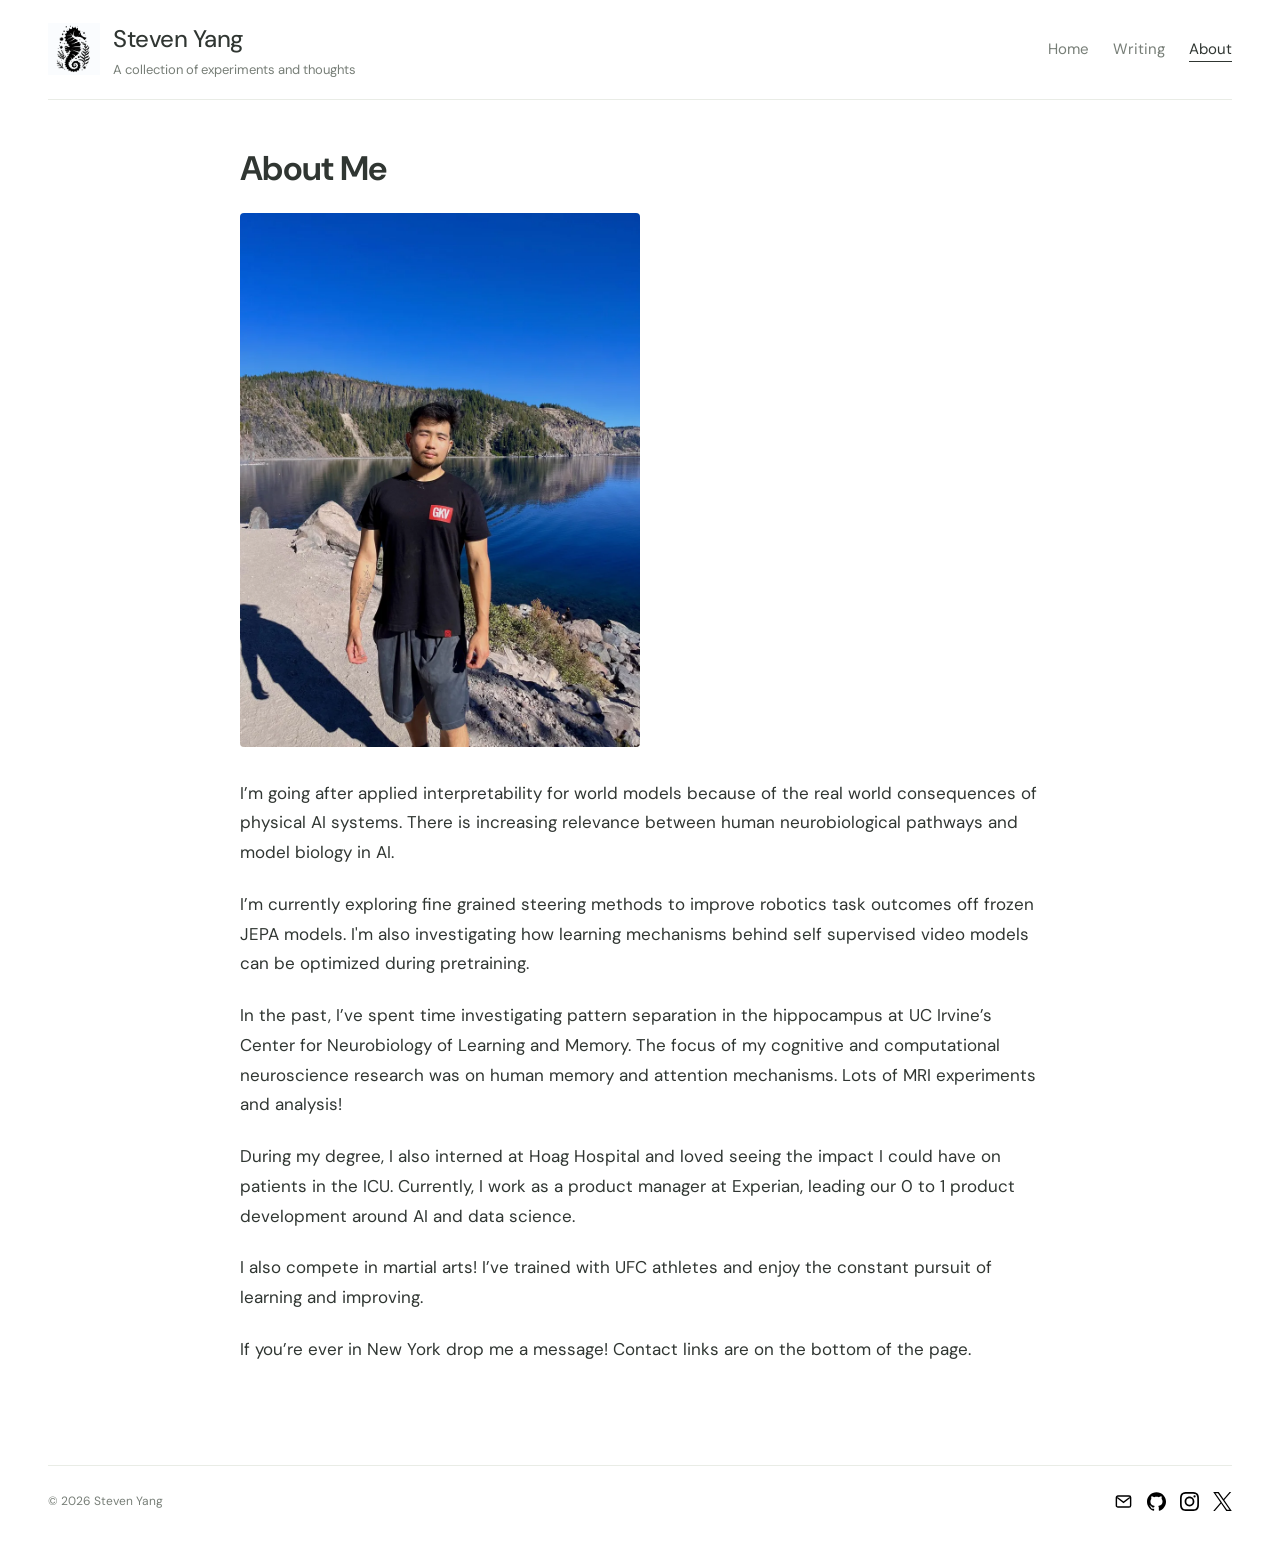
==== about/index.html @ 1ccb1a09 "Expand current research interests" ====
<!doctype html><html lang="en"><head><meta charset="utf-8"><meta name="viewport" content="width=device-width,initial-scale=1"><title>About Me — Steven Yang</title><meta name="description" content="Steven Yang works on applied interpretability for world models and physical AI."><link rel="canonical" href="https://stevenybuilder.github.io/about/"><meta property="og:type" content="website"><meta property="og:title" content="About Me"><meta property="og:description" content="Steven Yang works on applied interpretability for world models and physical AI."><meta property="og:url" content="https://stevenybuilder.github.io/about/"><meta property="og:image" content="https://stevenybuilder.github.io/assets/media/position-dose.png"><meta name="twitter:card" content="summary_large_image"><link rel="icon" href="/assets/favicon.svg" type="image/svg+xml"><link rel="alternate" type="application/rss+xml" title="Steven Yang — Research notes" href="/feed.xml"><link rel="stylesheet" href="/assets/site.css?v=43956a8ec8"><script defer src="/assets/site.js?v=a38ef2e015"></script></head><body><a class="skip" href="#main">Skip to content</a><header class="site-header"><a class="brand" href="/"><span class="brand-mark" aria-hidden="true"><img src="/assets/hippocampus.webp" alt=""></span><span>Steven Yang<span class="brand-sub">A collection of experiments and thoughts</span></span></a><nav class="site-nav" aria-label="Main navigation"><a href="/" >Home</a><a href="/writing/" >Writing</a><a href="/about/" aria-current="page">About</a></nav></header><main id="main" class="simple-page"><h1>About Me</h1><img class="about-photo" src="/assets/media/about-steven-yang-8937.webp" width="900" height="1200" alt="Steven Yang standing beside a mountain lake"><p>I’m going after applied interpretability for world models because of the real world consequences of physical AI systems. There is increasing relevance between human neurobiological pathways and model biology in AI.</p><p>I’m currently exploring fine grained steering methods to improve robotics task outcomes off frozen JEPA models. I'm also investigating how learning mechanisms behind self supervised video models can be optimized during pretraining.</p><p>In the past, I’ve spent time investigating pattern separation in the hippocampus at UC Irvine’s Center for Neurobiology of Learning and Memory. The focus of my cognitive and computational neuroscience research was on human memory and attention mechanisms. Lots of MRI experiments and analysis!</p><p>During my degree, I also interned at Hoag Hospital and loved seeing the impact I could have on patients in the ICU. Currently, I work as a product manager at Experian, leading our 0 to 1 product development around AI and data science.</p><p>I also compete in martial arts! I’ve trained with UFC athletes and enjoy the constant pursuit of learning and improving.</p><p>If you’re ever in New York drop me a message! Contact links are on the bottom of the page.</p></main><footer class="site-footer"><span>© 2026 Steven Yang</span><span class="social-links"><a href="mailto:stevenybusiness@gmail.com" aria-label="Email Steven Yang"><img src="/assets/icons/email.svg" alt=""></a><a href="https://github.com/stevenybuilder" aria-label="GitHub"><img src="/assets/icons/github.svg" alt=""></a><a href="https://www.instagram.com/stevenbearyang/" aria-label="Instagram"><img src="/assets/icons/instagram.svg" alt=""></a><a href="https://x.com/stevenytechs" aria-label="X"><img src="/assets/icons/x.svg" alt=""></a></span></footer></body></html>
---- assets/site.css ----
@import url('https://fonts.googleapis.com/css2?family=DM+Sans:wght@400;450;500;550;600;650;700&family=Instrument+Serif:ital@0;1&display=swap');
:root{--paper:#faf9f6;--ink:#242a26;--muted:#73776f;--line:#dedfd6;--green:#24796c;--amber:#b67930;--red:#b05443;--blue:#4e6fa5;--wash:#f0f1eb;--serif:'Instrument Serif',Georgia,serif;--sans:'DM Sans',system-ui,sans-serif}
*{box-sizing:border-box}html{scroll-behavior:smooth;scroll-padding-top:100px}body{margin:0;background:var(--paper);color:var(--ink);font-family:var(--sans);font-size:17px;line-height:1.75;-webkit-font-smoothing:antialiased}a{color:inherit;text-decoration-thickness:1px;text-underline-offset:4px}a:hover{color:var(--green)}button,input,select{font:inherit}button,select{cursor:pointer}button{color:var(--ink)}button:disabled{cursor:default;opacity:.5}a:focus-visible,button:focus-visible,input:focus-visible,select:focus-visible,summary:focus-visible{outline:3px solid var(--amber);outline-offset:5px}img,video,svg{max-width:100%;display:block}button{border:1px solid var(--line);border-radius:5px;background:var(--paper);padding:7px 15px;font-size:13px;font-weight:550;transition:background .2s}button:hover{background:var(--wash)}button.primary{background:var(--ink);color:white;border-color:var(--ink)}button[aria-pressed=true]{background:var(--ink);color:white}input[type=range]{accent-color:var(--green);cursor:pointer}select{border:1px solid var(--line);border-radius:4px;background:var(--paper);color:var(--ink);padding:6px 10px;font-size:13px}.skip{position:absolute;top:-80px;left:20px;background:var(--paper);padding:12px;z-index:30}.skip:focus{top:8px}.site-header{max-width:1180px;margin:auto;padding:32px 30px 24px;display:flex;align-items:center;justify-content:space-between;border-bottom:1px solid var(--line);gap:25px}.brand{font-weight:600;font-size:19px;letter-spacing:-.5px;text-decoration:none;display:flex;gap:13px;align-items:center}.brand-mark{width:28px;height:28px;border:1px solid var(--ink);border-radius:50%;display:grid;place-items:center;font-family:var(--serif);font-size:20px;transform:rotate(-16deg)}.site-nav{display:flex;gap:28px;font-size:13px}.site-nav a{text-decoration:none;color:var(--muted)}.site-nav a[aria-current=page],.site-nav a:hover{color:var(--ink)}.site-nav a[aria-current=page]{text-decoration:underline;text-underline-offset:7px}.site-footer{max-width:1120px;margin:100px auto 0;padding:25px 0 35px;border-top:1px solid var(--line);display:flex;justify-content:space-between;color:var(--muted);font-size:12px;gap:20px}.site-footer a{text-decoration:none}.eyebrow{font-family:var(--sans);font-size:11px;letter-spacing:1.7px;text-transform:uppercase;color:var(--muted);font-weight:600}.dot{display:inline-block;width:6px;height:6px;background:var(--green);border-radius:50%;margin-right:9px}h1,h2,h3{line-height:1.13;font-weight:400}h1,h2{font-family:var(--serif)}h1{font-size:clamp(46px,6vw,76px);letter-spacing:-1.8px;margin:18px 0 25px}h2{font-size:39px;letter-spacing:-.6px;margin:0 0 25px}h3{font-size:18px;font-weight:600;line-height:1.4}p{margin:0 0 22px}.home{max-width:1120px;margin:0 auto}.home-intro{padding:83px 0 74px;display:grid;grid-template-columns:1.2fr 1fr;gap:80px;align-items:end}.home-intro h1{max-width:650px;margin-bottom:0}.home-intro .intro-copy{font-size:18px;max-width:390px;color:#63695f;padding-bottom:6px}.text-link{font-size:14px;font-weight:550}.section-rule{display:flex;justify-content:space-between;align-items:center;border-top:1px solid var(--line);padding:22px 0;margin-top:18px}.featured{display:grid;grid-template-columns:1.1fr 1fr;gap:54px;align-items:center;margin:18px 0 70px}.feature-scene{position:relative;overflow:hidden;background:#e5e5db;border-radius:6px;aspect-ratio:1.4}.feature-scene video{width:100%;height:100%;object-fit:cover;object-position:center 48%}.scene-tag{position:absolute;left:18px;bottom:18px;background:rgba(250,249,246,.95);font-size:11px;line-height:1.5;padding:7px 12px;border-radius:3px}.scene-pause{position:absolute;right:15px;top:15px;background:rgba(250,249,246,.95)}.feature-copy h2{font-size:48px;margin:14px 0 20px}.feature-copy h2 a{text-decoration:none}.feature-copy p{color:#63695f;font-size:16px;max-width:450px}.feature-number{font-family:var(--serif);font-size:28px;color:var(--green)}.areas{display:grid;grid-template-columns:repeat(3,1fr);gap:45px;margin:0 0 50px}.areas h3{font-family:var(--serif);font-size:27px;font-weight:400;margin:10px 0}.areas p{font-size:14px;color:var(--muted)}.simple-page{max-width:760px;margin:80px auto 0}.simple-page .lede{font-size:24px;line-height:1.6;color:#61695f}.simple-page h2{margin-top:50px}.post-list{border-top:1px solid var(--line);margin-top:40px}.post-item{padding:30px 0;border-bottom:1px solid var(--line)}.post-item h2{font-size:35px;margin:10px 0}.post-item h2 a{text-decoration:none}.post-item p{font-size:15px;color:var(--muted)}.search-box{width:100%;padding:12px 15px;border:1px solid var(--line);border-radius:4px;background:white;margin:15px 0}.empty-state{display:none;color:var(--muted)}
.post-header{max-width:940px;margin:72px auto 45px;text-align:center}.post-header h1{font-size:clamp(46px,6vw,78px);margin:20px 0}.post-subtitle{max-width:690px;margin:0 auto 24px;font-size:21px;line-height:1.5;color:#656b61;font-weight:400}.post-meta{display:flex;gap:10px;align-items:center;justify-content:center;font-size:12px;color:var(--muted);flex-wrap:wrap}.post-actions{display:flex;gap:12px;justify-content:center;margin-top:25px}.post-actions a{font-size:12px;text-decoration:none;border-bottom:1px solid var(--line)}.post-layout{max-width:1120px;margin:auto;display:grid;grid-template-columns:minmax(0,830px) 180px;gap:70px;align-items:start}.post-body{min-width:0}.post-body>section{margin:65px 0}.post-body>section:first-child{margin-top:25px}.prose{max-width:700px;margin-left:auto;margin-right:auto}.prose p,.prose li{font-size:16px;line-height:1.85}.prose p a{color:var(--green)}.section-no{display:block;font-family:var(--sans);font-size:10px;font-weight:600;letter-spacing:1.5px;color:var(--muted);text-transform:uppercase;margin-bottom:15px}.prose h2{font-size:39px}.prose .lead{font-size:20px;line-height:1.65}.prose strong{font-weight:600}.prose ul,.prose ol{padding-left:22px}.prose li{margin-bottom:18px}.side-nav{position:sticky;top:40px;padding-top:40px}.side-nav a{display:block;text-decoration:none;font-size:12px;color:var(--muted);padding:6px 0 6px 13px;border-left:1px solid var(--line);line-height:1.4}.side-nav a.active{color:var(--green);border-left:2px solid var(--green);font-weight:600}.side-nav .eyebrow{font-size:9px;margin-bottom:18px}.side-nav .code-link{margin-top:20px;border-left:0;padding-left:13px;color:var(--ink)}.mobile-toc{display:none}.pull-quote{font-family:var(--serif);font-size:31px;line-height:1.3;padding:25px 0 25px 25px;border-left:2px solid var(--green);margin:35px 0;color:#345d4f}.figure{margin:36px 0 45px}.figure-panel{background:#fff;border:1px solid var(--line);border-radius:7px;padding:25px 26px 20px;overflow:hidden}.figure-heading{display:flex;justify-content:space-between;gap:18px;align-items:start;margin-bottom:15px}.figure-title{font-size:17px;font-weight:600;line-height:1.4}.figure-kicker{font-size:11px;color:var(--muted);margin-top:3px}.figure-index{font-family:var(--serif);font-size:24px;color:#969b90;line-height:1}.figure figcaption{max-width:700px;margin:14px auto 0;font-size:12px;line-height:1.7;color:#72776e}.figure figcaption b{color:var(--ink);font-weight:550}.figure figcaption a{color:var(--green)}.chart{width:100%;height:auto;overflow:visible}.chart text{font-family:var(--sans);fill:var(--muted);font-size:13px}.chart .axis-label{fill:var(--ink);font-size:14px}.chart .tick-line{stroke:#ebeee7}.chart .strong-label{font-weight:600;fill:var(--ink)}.chart-controls{display:flex;align-items:center;gap:18px;flex-wrap:wrap;border-top:1px solid #eceee7;margin-top:15px;padding-top:16px;font-size:12px}.chart-controls input{flex:1;min-width:110px}.chart-controls output{min-width:76px;text-align:right;font-variant-numeric:tabular-nums;font-size:13px}.legend{display:flex;gap:20px;flex-wrap:wrap;font-size:11px;line-height:1.5}.legend span{display:inline-flex;align-items:center;gap:6px}.legend i{width:7px;height:7px;display:inline-block;border-radius:50%;flex-shrink:0}.figure-note{font-size:12px;color:var(--muted);margin:15px 0 0;line-height:1.6}.data-link{font-size:10px;text-decoration:none;color:var(--muted);display:inline-block;margin-top:12px}.video-grid{display:grid;grid-template-columns:1fr 1fr;gap:16px}.video-box{min-width:0}.video-box video{width:100%;aspect-ratio:1;object-fit:contain;background:#e8e9df;border-radius:4px}.video-label{display:flex;align-items:center;justify-content:space-between;gap:8px;margin-bottom:10px}.video-label select{max-width:75%}.video-label .small-label{font-size:10px;color:var(--muted)}.video-detail{font-size:12px;line-height:1.55;margin:11px 0 0;min-height:58px;color:var(--muted)}.video-detail strong{font-weight:600;color:var(--ink)}.video-status{font-size:11px}.success{color:var(--green)}.failure{color:var(--red)}.counts{display:grid;grid-template-columns:repeat(4,1fr);border-top:1px solid var(--line);margin-top:25px;padding-top:20px}.count{border-right:1px solid var(--line);text-align:center}.count:last-child{border-right:0}.count strong{display:block;font-family:var(--serif);font-size:33px;line-height:1.2;font-weight:400}.count span{font-size:10px;color:var(--muted)}.condition-grid{display:grid;grid-template-columns:1fr 1fr;gap:14px;margin:25px 0}.prompt{background:var(--wash);border-left:2px solid var(--green);padding:18px;font-size:14px;line-height:1.6}.prompt .eyebrow{font-size:9px;display:block;margin-bottom:8px}.method-chain{display:grid;grid-template-columns:1fr 25px 1fr 25px 1fr;align-items:center;gap:8px;margin:25px 0}.method-node{padding:17px 10px;border:1px solid var(--line);border-radius:4px;font-size:12px;line-height:1.5;text-align:center;background:#fff}.method-node span{display:block;color:var(--muted);font-size:10px;margin-top:5px}.arrow{text-align:center;color:var(--green)}.metrics{border-left:2px solid var(--line);padding:5px 0 5px 22px;margin:30px 0}.metrics p{font-size:13px;margin:8px 0}.formula{font-family:Georgia,serif;font-size:17px;letter-spacing:.2px;display:block;margin-bottom:12px}.references{border-top:1px solid var(--line);padding-top:30px}.references li{font-size:13px;line-height:1.6}.related{border-top:1px solid var(--line);padding-top:30px;margin-top:40px}.related a{color:var(--green)}.geometry-legend{gap:7px 16px;margin-top:15px}.tooltip{font-size:12px;color:var(--muted);min-height:23px;margin:8px 0 0}.noscript-img{width:100%}[hidden]{display:none!important}.readout{display:grid;grid-template-columns:1.2fr 1fr;gap:20px}.readout h3{font-size:12px;font-weight:550;margin:12px 0}.readout svg{width:100%;height:auto}.badge{font-size:10px;color:var(--green);letter-spacing:.5px}.geometry-caption-extra{font-size:11px;color:var(--muted)}.print-only{display:none}
@media(min-width:1400px){.post-layout{max-width:1240px;grid-template-columns:920px 180px;gap:80px}.post-header{max-width:1060px}.figure-panel{padding:28px 34px 22px}}
@media(max-width:1180px){.home,.site-footer{margin-left:30px;margin-right:30px}.post-layout{margin:0 30px;grid-template-columns:minmax(0,1fr) 155px;gap:35px}.simple-page{padding:0 30px}.home-intro{gap:40px}.post-header{padding:0 30px}}
@media(max-width:850px){.side-nav{display:none}.post-layout{display:block;max-width:800px}.mobile-toc{display:block;margin:0 30px 30px;padding:13px 0;border-top:1px solid var(--line);border-bottom:1px solid var(--line);font-size:13px}.mobile-toc summary{cursor:pointer}.mobile-toc nav{display:flex;flex-wrap:wrap;gap:10px 20px;margin-top:15px}.home-intro{padding-top:55px;grid-template-columns:1fr;gap:25px}.home-intro .intro-copy{max-width:550px}.featured{gap:30px}.feature-copy h2{font-size:39px}.post-header{margin-top:50px}.post-subtitle{font-size:18px}.figure-panel{padding:20px}.areas{gap:25px}}
@media(max-width:580px){body{font-size:16px}.site-header{padding:22px 20px}.brand{font-size:17px;gap:8px}.brand-mark{width:24px;height:24px;font-size:17px}.site-nav{gap:17px;font-size:12px}.site-nav .external{display:none}.home,.site-footer{margin-left:20px;margin-right:20px}.home-intro{padding:48px 0 42px}.home-intro h1{font-size:55px}.featured{grid-template-columns:1fr;gap:25px;margin-bottom:45px}.feature-copy h2{font-size:42px}.areas{grid-template-columns:1fr;gap:10px}.areas p{max-width:350px}.section-rule{font-size:12px}.simple-page{margin-top:50px;padding:0 22px}.simple-page .lede{font-size:21px}.post-header{padding:0 22px;margin:44px 0 30px}.post-header h1{font-size:53px;line-height:1.04}.post-subtitle{font-size:16px}.post-layout{margin:0 20px}.post-body>section{margin:48px 0}.prose h2{font-size:34px}.prose p,.prose li{font-size:15px}.prose .lead{font-size:18px}.figure{margin:30px -6px}.figure-panel{padding:15px 10px}.figure-title{font-size:15px}.figure-kicker{font-size:10px}.figure-index{font-size:21px}.figure figcaption{padding:0 6px;font-size:11px}.figure-heading{margin-bottom:10px}.chart-controls{gap:10px;margin-top:8px;padding-top:12px}.chart-controls button{font-size:11px;padding:7px 10px}.chart-controls output{font-size:11px;min-width:60px}.video-grid{gap:9px}.video-label{display:block}.video-label select{max-width:100%;width:100%;font-size:11px;padding:5px}.video-label .small-label{display:none}.video-detail{font-size:10px;min-height:65px}.count strong{font-size:28px}.count span{font-size:9px}.condition-grid{grid-template-columns:1fr}.readout{grid-template-columns:1fr}.readout svg{max-height:275px}.method-chain{gap:3px;grid-template-columns:1fr 14px 1fr 14px 1fr}.method-node{padding:12px 5px;font-size:11px}.method-node span{font-size:9px}.figure-note{font-size:11px}.site-footer{margin-top:65px;font-size:11px}.post-meta{font-size:11px}.mobile-toc{margin:0 20px 25px}.pull-quote{font-size:27px}.geometry-legend{font-size:10px}.chart text{font-size:16px}.chart .axis-label{font-size:16px}}
@media(prefers-reduced-motion:reduce){html{scroll-behavior:auto}*{transition:none!important}}
@media print{body{background:white;color:black}.site-header,.side-nav,.mobile-toc,.chart-controls,.site-footer,.post-actions{display:none}.post-layout{display:block;margin:0}.post-header{margin:0}.figure{break-inside:avoid}.video-box video{display:none}.print-only{display:block}.post-body>section{margin:30px 0}.prose{max-width:none}.post-header h1{font-size:40px}}
/* A research blog: narrow text, unboxed plots, quiet captions. */
:root{--paper:#fff;--ink:#303632;--line:#e9ece6;--muted:#777e77}
h1,h2{font-family:var(--sans);font-weight:650;letter-spacing:-.7px}h1{font-size:36px}h2,.prose h2{font-size:29px}
.site-header{max-width:940px;padding:28px 20px}.brand{font-size:24px;font-weight:450}.brand-mark{width:43px;height:43px;font-size:32px;border-color:var(--green);color:var(--green)}.brand-sub{display:block;font-size:13px;font-weight:400;letter-spacing:0;color:var(--muted);line-height:1.6}.site-nav{font-size:15px;gap:24px}.site-footer{max-width:900px}.post-header{max-width:820px;margin:40px auto 35px}.post-header h1{font-size:36px;letter-spacing:-.8px;margin:0 0 12px}.post-subtitle{font-size:18px;margin-bottom:18px}.post-meta{font-size:13px;letter-spacing:.3px}.tags{display:flex;justify-content:center;gap:9px;margin:18px 0}.tags a{font-size:11px;text-decoration:none;background:#e9f2eb;border-radius:14px;padding:1px 12px;color:var(--green)}.post-actions{margin-top:16px}.post-layout{max-width:1120px;grid-template-columns:minmax(0,850px) 150px;gap:50px;padding-left:70px}.prose{max-width:760px}.prose p,.prose li{font-size:16px;line-height:1.8}.prose .lead{font-size:19px}.figure-panel{border:0;border-radius:0;padding:15px 5px}.figure-title{font-size:16px}.figure-index{font-family:var(--sans);font-size:11px}.figure figcaption{max-width:760px;font-size:12px;text-align:center;margin-top:12px}.figure{margin:30px 0}.section-no{display:none}.post-body>section{margin:48px 0}.home{max-width:840px}.home-note{font-size:15px;color:var(--muted);padding:35px 0 10px}.home-post{margin-top:20px}.home-post header{text-align:center}.home-post h1{font-size:32px;margin-bottom:14px;line-height:1.2}.home-post h1 a{text-decoration:none}.home-post>p{font-size:16px}.home-feature-media{display:grid;grid-template-columns:1fr 1fr;gap:12px;margin-top:30px;align-items:center}.home-video{position:relative}.home-video video{width:100%;aspect-ratio:1;object-fit:contain}.home-plot img{width:100%}.home-caption{font-size:12px!important;text-align:center;color:var(--muted);margin-top:12px}.read-more{color:var(--green);font-size:15px}.simple-page{max-width:800px;margin-top:50px}.simple-page h1{font-size:34px}.simple-page .lede{font-size:20px}.simple-page h2{font-size:26px}.four-videos{gap:24px}.four-videos .figure{margin:5px 0 12px}.video-label{font-size:13px}.video-label strong{font-weight:550}.video-label span{font-size:11px}.rollout-lab{margin:30px 0}.rollout-lab>.figure-heading{padding-bottom:8px}.four-videos figcaption{text-align:left;font-size:11px}.video-box video{border-radius:2px}.figure-note{font-size:11px}.appendix-details>summary{font-size:14px;cursor:pointer;color:var(--green);padding:15px 0;border-top:1px solid var(--line);border-bottom:1px solid var(--line)}code{font-size:12px;overflow-wrap:anywhere}.sr-only{position:absolute;width:1px;height:1px;padding:0;margin:-1px;overflow:hidden;clip:rect(0,0,0,0);white-space:nowrap;border:0}.geometry-controls{border:0;margin-top:0;padding-top:0}.legend button{border:0;padding:2px 0;font-size:11px;background:transparent;display:flex;align-items:center;gap:6px}.legend button.dim{opacity:.35}
@media(min-width:1400px){.post-layout{max-width:1180px;grid-template-columns:900px 150px;gap:50px;padding-left:40px}}
@media(max-width:1100px){.post-layout{display:block;max-width:850px;padding:0;margin:0 auto}.side-nav{display:none}.mobile-toc{display:block;max-width:820px;margin:0 auto 30px}.mobile-toc nav{display:flex;flex-wrap:wrap;gap:10px 20px;margin-top:14px}.home{margin:0 auto;padding:0 25px}.post-header{padding:0 25px}.post-body{padding:0 25px}.site-footer{margin-left:25px;margin-right:25px}}
@media(max-width:580px){.brand{font-size:19px}.brand-mark{width:40px;height:40px;font-size:24px}.brand-sub{font-size:10px}.site-nav{font-size:12px;gap:14px}.site-header{padding:20px 18px}.post-header h1{font-size:30px;line-height:1.15}.post-subtitle{font-size:15px}.post-body{padding:0 19px}.post-meta{font-size:12px}.mobile-toc{margin:0 19px 25px}.figure-panel{padding:10px 0}.figure-title{font-size:14px}.figure-kicker{font-size:10px}.four-videos{gap:13px}.four-videos figcaption{font-size:10px;line-height:1.65}.video-label{display:flex;font-size:11px;gap:4px}.video-label span{font-size:9px}.chart-controls label[for=video-speed]{display:none}.chart-controls select{font-size:11px}.prose h2{font-size:25px}.figure figcaption{font-size:11px}.home-post h1{font-size:28px}.home-feature-media{grid-template-columns:1fr}.home-plot{display:none}.home-note{font-size:14px}.simple-page{padding:0 22px}.post-list h2{font-size:27px}.figure-index{font-size:10px}}
/* The opening is footage-first; explanations live outside the frame. */
.opening-film video{display:block;width:min(100%,620px);aspect-ratio:1;margin:auto;background:#eee}
.code-callout{max-width:760px;margin:24px auto 48px;padding:14px 20px;border-left:4px solid #d6dfd8;background:#f5f7f5;font-size:17px}
.code-callout a{color:#267453}
.opening-film video{width:min(100%,480px);max-width:480px}
.four-videos{max-width:640px;margin-left:auto;margin-right:auto;grid-template-columns:repeat(2,minmax(0,300px))!important;justify-content:center}
.four-videos video{max-width:300px;width:100%;cursor:pointer}
.readout{grid-template-columns:1fr 1fr!important;gap:20px}
.readout svg{width:100%;height:auto}
.readout h3,.figure .legend{font-size:14px!important}
@media(max-width:600px){.readout{grid-template-columns:1fr!important}.four-videos{grid-template-columns:minmax(0,300px)!important}}
/* Center the reading column independently of the contents rail. */
@media(min-width:1101px){.post-layout{display:grid;max-width:1180px;grid-template-columns:150px minmax(0,800px) 150px;gap:40px;padding:0;margin:0 auto}.post-body{grid-column:2;grid-row:1}.side-nav{grid-column:3;grid-row:1;padding-top:12px}}
.post-header{margin-bottom:24px}
.opening-film{margin:12px 0 32px}
.post-body>section{margin:36px 0}
.context-diagram img{display:block;width:100%;height:auto}
.context-diagram a{display:block;border:0}
@media(max-width:1300px) and (min-width:1101px){.post-layout{grid-template-columns:110px minmax(0,760px) 110px;gap:24px;max-width:1050px}.side-nav a{font-size:11px}}
.home-feature-media{grid-template-columns:300px minmax(0,1fr);gap:28px;align-items:center}
.home-video{width:300px;max-width:100%;justify-self:center}
.home-video video{display:block;width:100%;max-width:300px;cursor:pointer}
.home-plot{display:block;min-width:0}
.home-plot svg{display:block;width:100%;height:auto}
@media(max-width:700px){.home-feature-media{grid-template-columns:minmax(0,1fr);gap:24px}.home-plot{display:block;width:100%;max-width:500px;justify-self:center}}
.home-feature-media{max-width:758px;margin:24px auto 0;grid-template-columns:300px minmax(0,430px);gap:28px;align-items:center}
.home-plot{max-width:430px}
.home-post{margin-top:12px}
.home-post header{margin-bottom:18px}
.home-caption{max-width:730px;margin:14px auto 24px;line-height:1.6}
@media(max-width:700px){.home-feature-media{grid-template-columns:minmax(0,1fr);gap:16px}.home-plot{max-width:430px}}
/* Article layout: one column, one set of margins at every desktop width. */
.post-layout{display:block;max-width:800px;width:100%;padding:0;margin:0 auto}
.post-body{padding:0 20px}
.side-nav{display:none}
.post-header{max-width:800px;padding:0 20px;margin:28px auto 18px}
.post-header .post-subtitle{margin-bottom:12px}
.post-header .tags{margin:12px 0}
.post-header .post-actions{margin-top:10px}
.mobile-toc{display:block;max-width:760px;margin:0 auto 20px;padding:10px 0;border-top:1px solid var(--line);border-bottom:1px solid var(--line);font-size:12px}
.mobile-toc nav{display:flex;flex-wrap:wrap;gap:8px 18px;margin-top:12px}
.opening-film{margin:0 0 24px}
.post-body>section{margin:32px 0}
.post-body .prose h2{font-size:27px;line-height:1.25;margin:0 0 18px}
.post-body .prose p{margin:0 0 18px}
@media(max-width:800px){.mobile-toc{margin:0 20px 20px}.post-header h1{font-size:30px}.post-body .prose h2{font-size:25px}}
.site-header{max-width:1140px;padding-top:18px;padding-bottom:18px}
.post-header{max-width:1100px;margin:20px auto 12px}
.post-header .post-meta{gap:8px}
.post-header .tags{margin:8px 0}
.post-layout{max-width:1140px}
.post-body .prose{max-width:100%;margin-left:0;margin-right:0}
.mobile-toc{max-width:1100px;margin-bottom:16px;padding:7px 0}
.article-intro{display:grid;grid-template-columns:300px minmax(0,1fr);gap:36px;align-items:start;margin:20px 0 28px}
.article-intro .opening-film,.article-intro #question{margin:0}
.post-body .figure{max-width:100%;margin-top:24px;margin-bottom:24px}
.post-body .prose p{line-height:1.7}
@media(max-width:800px){.article-intro{grid-template-columns:1fr;gap:20px}.article-intro .opening-film{justify-self:center}.mobile-toc{margin-left:20px;margin-right:20px}}
/* Use the available desktop width rather than a narrow centered page. */
@media(min-width:801px){
 .site-header,.post-layout,.post-header,.home,.site-footer{max-width:none;width:calc(100% - 64px);margin-left:auto;margin-right:auto}
 .site-header,.post-header,.post-body{padding-left:0;padding-right:0}
 .mobile-toc{max-width:none;width:calc(100% - 64px);margin-left:auto;margin-right:auto}
 .post-body .prose,.post-body .figure figcaption{max-width:none}
 .home-note,.home-post>p{max-width:none}
}
/* Balanced desktop scale: wider canvas, bounded text and figures. */
@media(min-width:801px){
 .site-header,.post-layout,.post-header,.home,.site-footer{width:calc(100% - 96px);max-width:1280px}
 .mobile-toc{width:calc(100% - 96px);max-width:1280px}
 .post-body .prose{max-width:960px;margin-left:auto;margin-right:auto}
 .article-intro{max-width:1140px;margin:20px auto 28px;grid-template-columns:300px minmax(0,1fr);gap:32px}
 .article-intro .prose{max-width:none}
 .post-body .figure:not(.video-box):not(.opening-film){max-width:960px;margin-left:auto;margin-right:auto}
 .post-body .figure figcaption{max-width:900px;margin-left:auto;margin-right:auto}
 .home-note,.home-post>p{max-width:960px;margin-left:auto;margin-right:auto}
}
/* Restore the original stacked opening without changing later sections. */
.article-intro{display:block;max-width:960px;margin:20px auto 28px}
.article-intro .opening-film{margin:0 auto 28px}
.article-intro .opening-film video{display:block;margin:0 auto}
.article-intro #question{margin:0}
.article-intro .prose{max-width:960px;margin-left:auto;margin-right:auto}
/* Keep the article centered, with the original sticky contents rail on its right. */
@media(min-width:1101px){
 .post-layout{display:grid;grid-template-columns:140px minmax(0,960px) 140px;gap:20px;align-items:start}
 .post-body{grid-column:2;grid-row:1;min-width:0}
 .side-nav{display:block;grid-column:3;grid-row:1;position:sticky;top:28px;align-self:start;padding-top:20px}
.mobile-toc{display:none}
}
.social-links{display:inline-flex;gap:14px;align-items:center;flex-wrap:wrap}.social-links a{color:inherit;text-decoration:none;display:inline-flex}.social-links a:hover,.social-links a:focus-visible{opacity:.65}.social-links img{width:19px;height:19px;display:block}.brand-mark{width:52px;height:52px;border:0;border-radius:0;transform:none}.brand-mark img{width:100%;height:100%;object-fit:cover;border-radius:0;display:block}
.about-photo{width:min(100%,400px);height:auto;margin:0 0 32px;border-radius:4px}
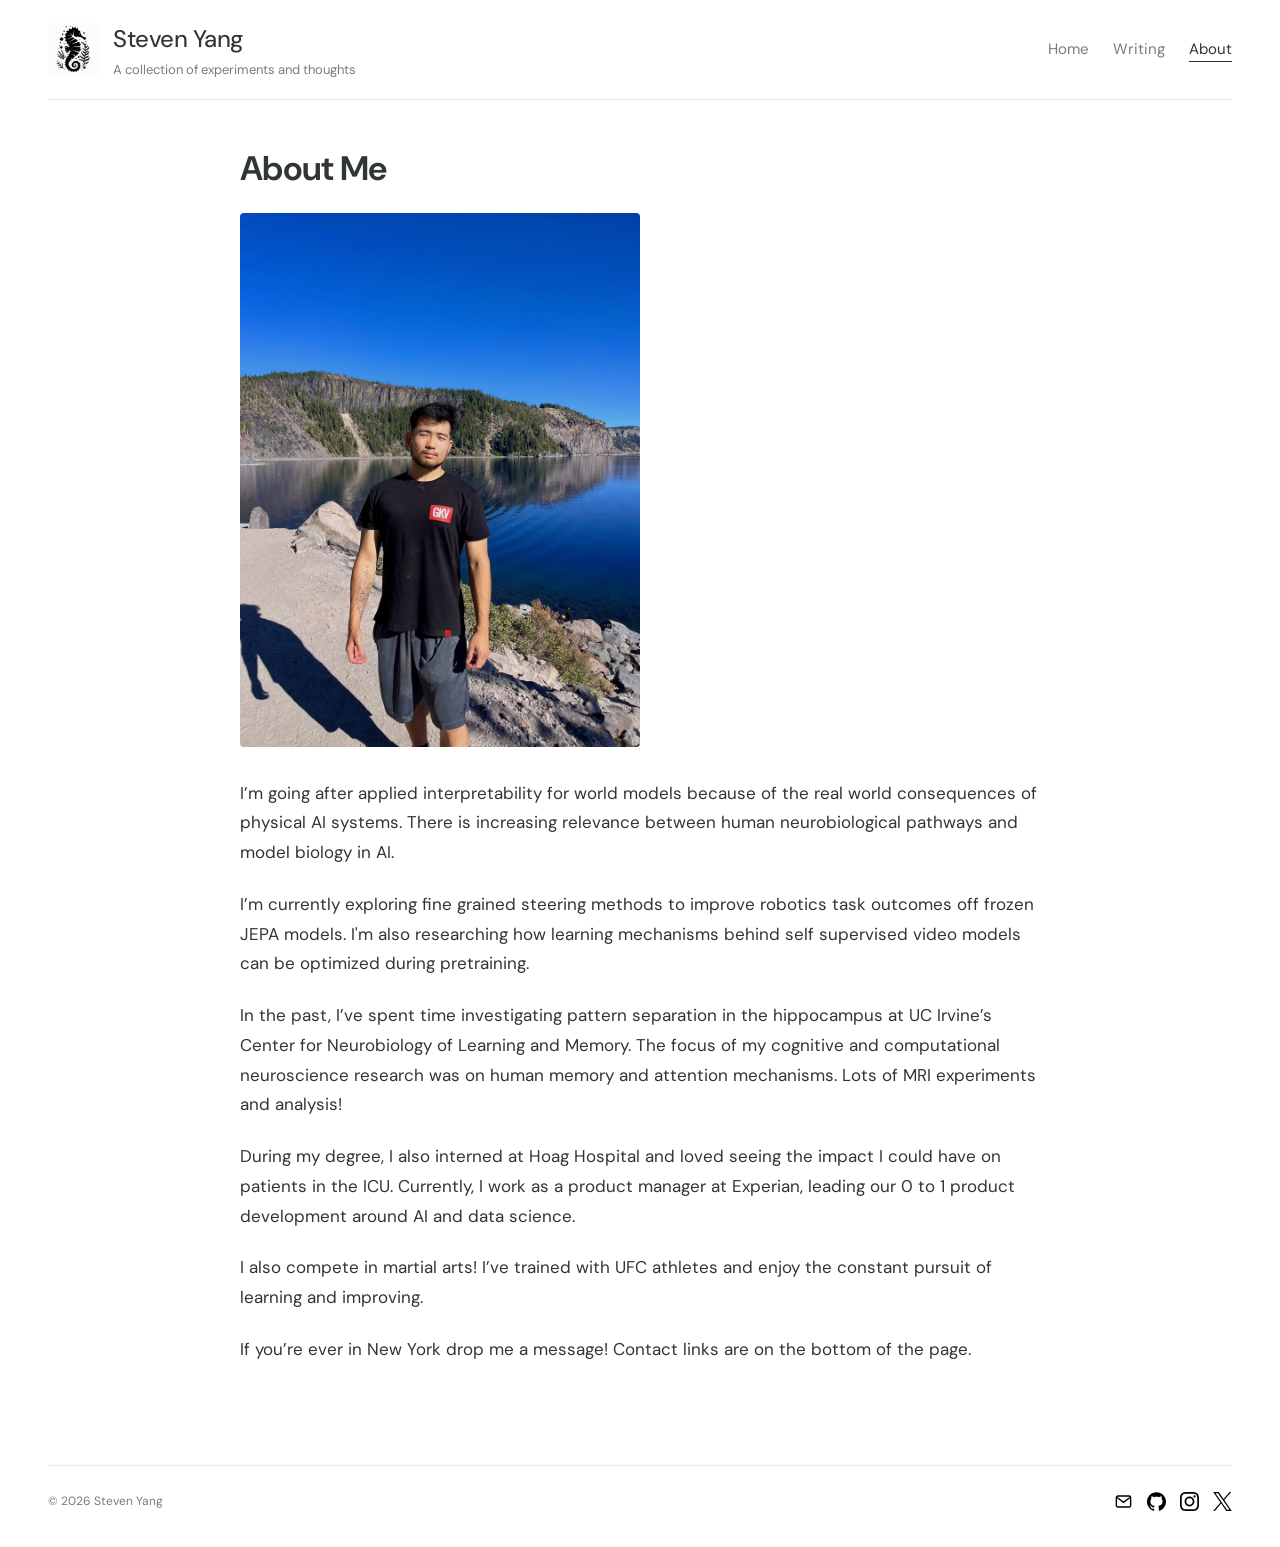
==== commit d3335bcf: "Refine About page research wording" ====
--- a/about/index.html
+++ b/about/index.html
@@ -1 +1 @@
-<!doctype html><html lang="en"><head><meta charset="utf-8"><meta name="viewport" content="width=device-width,initial-scale=1"><title>About Me — Steven Yang</title><meta name="description" content="Steven Yang works on applied interpretability for world models and physical AI."><link rel="canonical" href="https://stevenybuilder.github.io/about/"><meta property="og:type" content="website"><meta property="og:title" content="About Me"><meta property="og:description" content="Steven Yang works on applied interpretability for world models and physical AI."><meta property="og:url" content="https://stevenybuilder.github.io/about/"><meta property="og:image" content="https://stevenybuilder.github.io/assets/media/position-dose.png"><meta name="twitter:card" content="summary_large_image"><link rel="icon" href="/assets/favicon.svg" type="image/svg+xml"><link rel="alternate" type="application/rss+xml" title="Steven Yang — Research notes" href="/feed.xml"><link rel="stylesheet" href="/assets/site.css?v=43956a8ec8"><script defer src="/assets/site.js?v=a38ef2e015"></script></head><body><a class="skip" href="#main">Skip to content</a><header class="site-header"><a class="brand" href="/"><span class="brand-mark" aria-hidden="true"><img src="/assets/hippocampus.webp" alt=""></span><span>Steven Yang<span class="brand-sub">A collection of experiments and thoughts</span></span></a><nav class="site-nav" aria-label="Main navigation"><a href="/" >Home</a><a href="/writing/" >Writing</a><a href="/about/" aria-current="page">About</a></nav></header><main id="main" class="simple-page"><h1>About Me</h1><img class="about-photo" src="/assets/media/about-steven-yang-8937.webp" width="900" height="1200" alt="Steven Yang standing beside a mountain lake"><p>I’m going after applied interpretability for world models because of the real world consequences of physical AI systems. There is increasing relevance between human neurobiological pathways and model biology in AI.</p><p>I’m currently exploring fine grained steering methods to improve robotics task outcomes off frozen JEPA models. I'm also investigating how learning mechanisms behind self supervised video models can be optimized during pretraining.</p><p>In the past, I’ve spent time investigating pattern separation in the hippocampus at UC Irvine’s Center for Neurobiology of Learning and Memory. The focus of my cognitive and computational neuroscience research was on human memory and attention mechanisms. Lots of MRI experiments and analysis!</p><p>During my degree, I also interned at Hoag Hospital and loved seeing the impact I could have on patients in the ICU. Currently, I work as a product manager at Experian, leading our 0 to 1 product development around AI and data science.</p><p>I also compete in martial arts! I’ve trained with UFC athletes and enjoy the constant pursuit of learning and improving.</p><p>If you’re ever in New York drop me a message! Contact links are on the bottom of the page.</p></main><footer class="site-footer"><span>© 2026 Steven Yang</span><span class="social-links"><a href="mailto:stevenybusiness@gmail.com" aria-label="Email Steven Yang"><img src="/assets/icons/email.svg" alt=""></a><a href="https://github.com/stevenybuilder" aria-label="GitHub"><img src="/assets/icons/github.svg" alt=""></a><a href="https://www.instagram.com/stevenbearyang/" aria-label="Instagram"><img src="/assets/icons/instagram.svg" alt=""></a><a href="https://x.com/stevenytechs" aria-label="X"><img src="/assets/icons/x.svg" alt=""></a></span></footer></body></html>+<!doctype html><html lang="en"><head><meta charset="utf-8"><meta name="viewport" content="width=device-width,initial-scale=1"><title>About Me — Steven Yang</title><meta name="description" content="Steven Yang works on applied interpretability for world models and physical AI."><link rel="canonical" href="https://stevenybuilder.github.io/about/"><meta property="og:type" content="website"><meta property="og:title" content="About Me"><meta property="og:description" content="Steven Yang works on applied interpretability for world models and physical AI."><meta property="og:url" content="https://stevenybuilder.github.io/about/"><meta property="og:image" content="https://stevenybuilder.github.io/assets/media/position-dose.png"><meta name="twitter:card" content="summary_large_image"><link rel="icon" href="/assets/favicon.svg" type="image/svg+xml"><link rel="alternate" type="application/rss+xml" title="Steven Yang — Research notes" href="/feed.xml"><link rel="stylesheet" href="/assets/site.css?v=43956a8ec8"><script defer src="/assets/site.js?v=a38ef2e015"></script></head><body><a class="skip" href="#main">Skip to content</a><header class="site-header"><a class="brand" href="/"><span class="brand-mark" aria-hidden="true"><img src="/assets/hippocampus.webp" alt=""></span><span>Steven Yang<span class="brand-sub">A collection of experiments and thoughts</span></span></a><nav class="site-nav" aria-label="Main navigation"><a href="/" >Home</a><a href="/writing/" >Writing</a><a href="/about/" aria-current="page">About</a></nav></header><main id="main" class="simple-page"><h1>About Me</h1><img class="about-photo" src="/assets/media/about-steven-yang-8937.webp" width="900" height="1200" alt="Steven Yang standing beside a mountain lake"><p>I’m going after applied interpretability for world models because of the real world consequences of physical AI systems. There is increasing relevance between human neurobiological pathways and model biology in AI.</p><p>I’m currently exploring fine grained steering methods to improve robotics task outcomes off frozen JEPA models. I'm also researching how learning mechanisms behind self supervised video models can be optimized during pretraining.</p><p>In the past, I’ve spent time investigating pattern separation in the hippocampus at UC Irvine’s Center for Neurobiology of Learning and Memory. The focus of my cognitive and computational neuroscience research was on human memory and attention mechanisms. Lots of MRI experiments and analysis!</p><p>During my degree, I also interned at Hoag Hospital and loved seeing the impact I could have on patients in the ICU. Currently, I work as a product manager at Experian, leading our 0 to 1 product development around AI and data science.</p><p>I also compete in martial arts! I’ve trained with UFC athletes and enjoy the constant pursuit of learning and improving.</p><p>If you’re ever in New York drop me a message! Contact links are on the bottom of the page.</p></main><footer class="site-footer"><span>© 2026 Steven Yang</span><span class="social-links"><a href="mailto:stevenybusiness@gmail.com" aria-label="Email Steven Yang"><img src="/assets/icons/email.svg" alt=""></a><a href="https://github.com/stevenybuilder" aria-label="GitHub"><img src="/assets/icons/github.svg" alt=""></a><a href="https://www.instagram.com/stevenbearyang/" aria-label="Instagram"><img src="/assets/icons/instagram.svg" alt=""></a><a href="https://x.com/stevenytechs" aria-label="X"><img src="/assets/icons/x.svg" alt=""></a></span></footer></body></html>
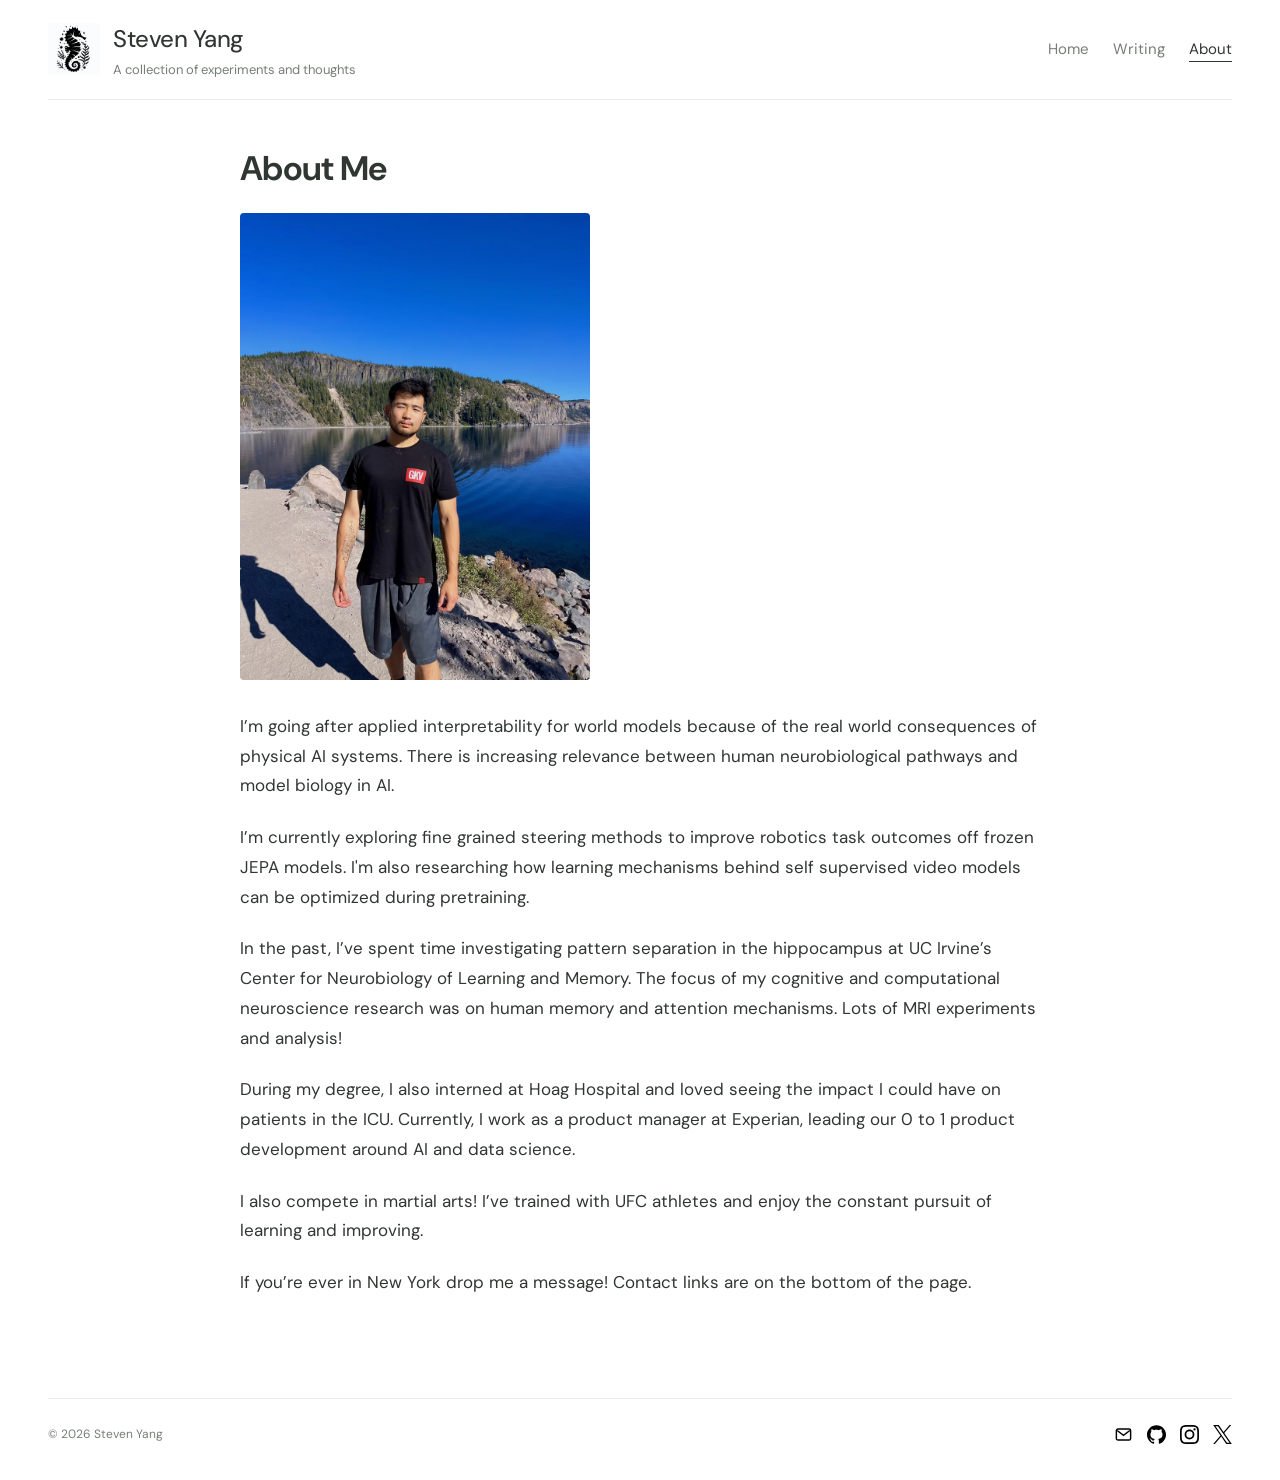
==== commit 4035cac4: "Reduce About page portrait size" ====
--- a/about/index.html
+++ b/about/index.html
@@ -1 +1 @@
-<!doctype html><html lang="en"><head><meta charset="utf-8"><meta name="viewport" content="width=device-width,initial-scale=1"><title>About Me — Steven Yang</title><meta name="description" content="Steven Yang works on applied interpretability for world models and physical AI."><link rel="canonical" href="https://stevenybuilder.github.io/about/"><meta property="og:type" content="website"><meta property="og:title" content="About Me"><meta property="og:description" content="Steven Yang works on applied interpretability for world models and physical AI."><meta property="og:url" content="https://stevenybuilder.github.io/about/"><meta property="og:image" content="https://stevenybuilder.github.io/assets/media/position-dose.png"><meta name="twitter:card" content="summary_large_image"><link rel="icon" href="/assets/favicon.svg" type="image/svg+xml"><link rel="alternate" type="application/rss+xml" title="Steven Yang — Research notes" href="/feed.xml"><link rel="stylesheet" href="/assets/site.css?v=43956a8ec8"><script defer src="/assets/site.js?v=a38ef2e015"></script></head><body><a class="skip" href="#main">Skip to content</a><header class="site-header"><a class="brand" href="/"><span class="brand-mark" aria-hidden="true"><img src="/assets/hippocampus.webp" alt=""></span><span>Steven Yang<span class="brand-sub">A collection of experiments and thoughts</span></span></a><nav class="site-nav" aria-label="Main navigation"><a href="/" >Home</a><a href="/writing/" >Writing</a><a href="/about/" aria-current="page">About</a></nav></header><main id="main" class="simple-page"><h1>About Me</h1><img class="about-photo" src="/assets/media/about-steven-yang-8937.webp" width="900" height="1200" alt="Steven Yang standing beside a mountain lake"><p>I’m going after applied interpretability for world models because of the real world consequences of physical AI systems. There is increasing relevance between human neurobiological pathways and model biology in AI.</p><p>I’m currently exploring fine grained steering methods to improve robotics task outcomes off frozen JEPA models. I'm also researching how learning mechanisms behind self supervised video models can be optimized during pretraining.</p><p>In the past, I’ve spent time investigating pattern separation in the hippocampus at UC Irvine’s Center for Neurobiology of Learning and Memory. The focus of my cognitive and computational neuroscience research was on human memory and attention mechanisms. Lots of MRI experiments and analysis!</p><p>During my degree, I also interned at Hoag Hospital and loved seeing the impact I could have on patients in the ICU. Currently, I work as a product manager at Experian, leading our 0 to 1 product development around AI and data science.</p><p>I also compete in martial arts! I’ve trained with UFC athletes and enjoy the constant pursuit of learning and improving.</p><p>If you’re ever in New York drop me a message! Contact links are on the bottom of the page.</p></main><footer class="site-footer"><span>© 2026 Steven Yang</span><span class="social-links"><a href="mailto:stevenybusiness@gmail.com" aria-label="Email Steven Yang"><img src="/assets/icons/email.svg" alt=""></a><a href="https://github.com/stevenybuilder" aria-label="GitHub"><img src="/assets/icons/github.svg" alt=""></a><a href="https://www.instagram.com/stevenbearyang/" aria-label="Instagram"><img src="/assets/icons/instagram.svg" alt=""></a><a href="https://x.com/stevenytechs" aria-label="X"><img src="/assets/icons/x.svg" alt=""></a></span></footer></body></html>+<!doctype html><html lang="en"><head><meta charset="utf-8"><meta name="viewport" content="width=device-width,initial-scale=1"><title>About Me — Steven Yang</title><meta name="description" content="Steven Yang works on applied interpretability for world models and physical AI."><link rel="canonical" href="https://stevenybuilder.github.io/about/"><meta property="og:type" content="website"><meta property="og:title" content="About Me"><meta property="og:description" content="Steven Yang works on applied interpretability for world models and physical AI."><meta property="og:url" content="https://stevenybuilder.github.io/about/"><meta property="og:image" content="https://stevenybuilder.github.io/assets/media/position-dose.png"><meta name="twitter:card" content="summary_large_image"><link rel="icon" href="/assets/favicon.svg" type="image/svg+xml"><link rel="alternate" type="application/rss+xml" title="Steven Yang — Research notes" href="/feed.xml"><link rel="stylesheet" href="/assets/site.css?v=a9a088f5e0"><script defer src="/assets/site.js?v=a38ef2e015"></script></head><body><a class="skip" href="#main">Skip to content</a><header class="site-header"><a class="brand" href="/"><span class="brand-mark" aria-hidden="true"><img src="/assets/hippocampus.webp" alt=""></span><span>Steven Yang<span class="brand-sub">A collection of experiments and thoughts</span></span></a><nav class="site-nav" aria-label="Main navigation"><a href="/" >Home</a><a href="/writing/" >Writing</a><a href="/about/" aria-current="page">About</a></nav></header><main id="main" class="simple-page"><h1>About Me</h1><img class="about-photo" src="/assets/media/about-steven-yang-8937.webp" width="900" height="1200" alt="Steven Yang standing beside a mountain lake"><p>I’m going after applied interpretability for world models because of the real world consequences of physical AI systems. There is increasing relevance between human neurobiological pathways and model biology in AI.</p><p>I’m currently exploring fine grained steering methods to improve robotics task outcomes off frozen JEPA models. I'm also researching how learning mechanisms behind self supervised video models can be optimized during pretraining.</p><p>In the past, I’ve spent time investigating pattern separation in the hippocampus at UC Irvine’s Center for Neurobiology of Learning and Memory. The focus of my cognitive and computational neuroscience research was on human memory and attention mechanisms. Lots of MRI experiments and analysis!</p><p>During my degree, I also interned at Hoag Hospital and loved seeing the impact I could have on patients in the ICU. Currently, I work as a product manager at Experian, leading our 0 to 1 product development around AI and data science.</p><p>I also compete in martial arts! I’ve trained with UFC athletes and enjoy the constant pursuit of learning and improving.</p><p>If you’re ever in New York drop me a message! Contact links are on the bottom of the page.</p></main><footer class="site-footer"><span>© 2026 Steven Yang</span><span class="social-links"><a href="mailto:stevenybusiness@gmail.com" aria-label="Email Steven Yang"><img src="/assets/icons/email.svg" alt=""></a><a href="https://github.com/stevenybuilder" aria-label="GitHub"><img src="/assets/icons/github.svg" alt=""></a><a href="https://www.instagram.com/stevenbearyang/" aria-label="Instagram"><img src="/assets/icons/instagram.svg" alt=""></a><a href="https://x.com/stevenytechs" aria-label="X"><img src="/assets/icons/x.svg" alt=""></a></span></footer></body></html>
--- a/assets/site.css
+++ b/assets/site.css
@@ -106,4 +106,4 @@
 .mobile-toc{display:none}
 }
 .social-links{display:inline-flex;gap:14px;align-items:center;flex-wrap:wrap}.social-links a{color:inherit;text-decoration:none;display:inline-flex}.social-links a:hover,.social-links a:focus-visible{opacity:.65}.social-links img{width:19px;height:19px;display:block}.brand-mark{width:52px;height:52px;border:0;border-radius:0;transform:none}.brand-mark img{width:100%;height:100%;object-fit:cover;border-radius:0;display:block}
-.about-photo{width:min(100%,400px);height:auto;margin:0 0 32px;border-radius:4px}
+.about-photo{width:min(100%,350px);height:auto;margin:0 0 32px;border-radius:4px}
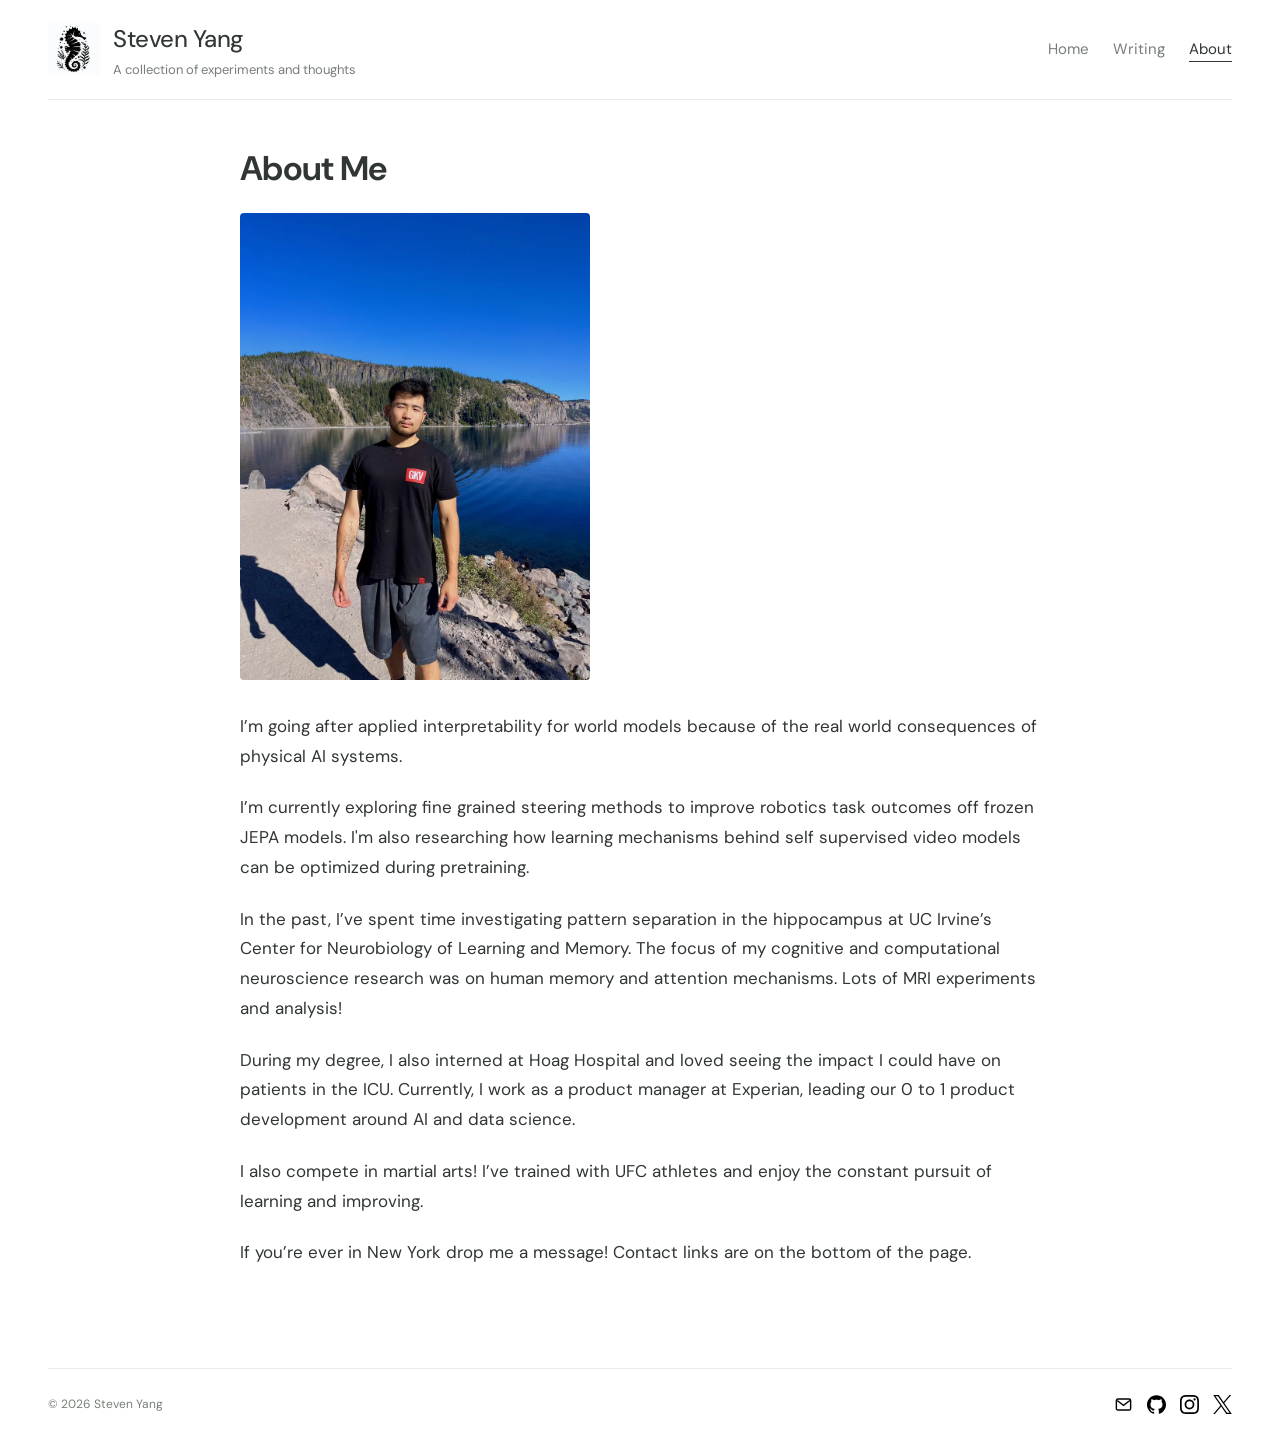
==== commit 7605b943: "Remove model biology sentence from About page" ====
--- a/about/index.html
+++ b/about/index.html
@@ -1 +1 @@
-<!doctype html><html lang="en"><head><meta charset="utf-8"><meta name="viewport" content="width=device-width,initial-scale=1"><title>About Me — Steven Yang</title><meta name="description" content="Steven Yang works on applied interpretability for world models and physical AI."><link rel="canonical" href="https://stevenybuilder.github.io/about/"><meta property="og:type" content="website"><meta property="og:title" content="About Me"><meta property="og:description" content="Steven Yang works on applied interpretability for world models and physical AI."><meta property="og:url" content="https://stevenybuilder.github.io/about/"><meta property="og:image" content="https://stevenybuilder.github.io/assets/media/position-dose.png"><meta name="twitter:card" content="summary_large_image"><link rel="icon" href="/assets/favicon.svg" type="image/svg+xml"><link rel="alternate" type="application/rss+xml" title="Steven Yang — Research notes" href="/feed.xml"><link rel="stylesheet" href="/assets/site.css?v=a9a088f5e0"><script defer src="/assets/site.js?v=a38ef2e015"></script></head><body><a class="skip" href="#main">Skip to content</a><header class="site-header"><a class="brand" href="/"><span class="brand-mark" aria-hidden="true"><img src="/assets/hippocampus.webp" alt=""></span><span>Steven Yang<span class="brand-sub">A collection of experiments and thoughts</span></span></a><nav class="site-nav" aria-label="Main navigation"><a href="/" >Home</a><a href="/writing/" >Writing</a><a href="/about/" aria-current="page">About</a></nav></header><main id="main" class="simple-page"><h1>About Me</h1><img class="about-photo" src="/assets/media/about-steven-yang-8937.webp" width="900" height="1200" alt="Steven Yang standing beside a mountain lake"><p>I’m going after applied interpretability for world models because of the real world consequences of physical AI systems. There is increasing relevance between human neurobiological pathways and model biology in AI.</p><p>I’m currently exploring fine grained steering methods to improve robotics task outcomes off frozen JEPA models. I'm also researching how learning mechanisms behind self supervised video models can be optimized during pretraining.</p><p>In the past, I’ve spent time investigating pattern separation in the hippocampus at UC Irvine’s Center for Neurobiology of Learning and Memory. The focus of my cognitive and computational neuroscience research was on human memory and attention mechanisms. Lots of MRI experiments and analysis!</p><p>During my degree, I also interned at Hoag Hospital and loved seeing the impact I could have on patients in the ICU. Currently, I work as a product manager at Experian, leading our 0 to 1 product development around AI and data science.</p><p>I also compete in martial arts! I’ve trained with UFC athletes and enjoy the constant pursuit of learning and improving.</p><p>If you’re ever in New York drop me a message! Contact links are on the bottom of the page.</p></main><footer class="site-footer"><span>© 2026 Steven Yang</span><span class="social-links"><a href="mailto:stevenybusiness@gmail.com" aria-label="Email Steven Yang"><img src="/assets/icons/email.svg" alt=""></a><a href="https://github.com/stevenybuilder" aria-label="GitHub"><img src="/assets/icons/github.svg" alt=""></a><a href="https://www.instagram.com/stevenbearyang/" aria-label="Instagram"><img src="/assets/icons/instagram.svg" alt=""></a><a href="https://x.com/stevenytechs" aria-label="X"><img src="/assets/icons/x.svg" alt=""></a></span></footer></body></html>+<!doctype html><html lang="en"><head><meta charset="utf-8"><meta name="viewport" content="width=device-width,initial-scale=1"><title>About Me — Steven Yang</title><meta name="description" content="Steven Yang works on applied interpretability for world models and physical AI."><link rel="canonical" href="https://stevenybuilder.github.io/about/"><meta property="og:type" content="website"><meta property="og:title" content="About Me"><meta property="og:description" content="Steven Yang works on applied interpretability for world models and physical AI."><meta property="og:url" content="https://stevenybuilder.github.io/about/"><meta property="og:image" content="https://stevenybuilder.github.io/assets/media/position-dose.png"><meta name="twitter:card" content="summary_large_image"><link rel="icon" href="/assets/favicon.svg" type="image/svg+xml"><link rel="alternate" type="application/rss+xml" title="Steven Yang — Research notes" href="/feed.xml"><link rel="stylesheet" href="/assets/site.css?v=a9a088f5e0"><script defer src="/assets/site.js?v=a38ef2e015"></script></head><body><a class="skip" href="#main">Skip to content</a><header class="site-header"><a class="brand" href="/"><span class="brand-mark" aria-hidden="true"><img src="/assets/hippocampus.webp" alt=""></span><span>Steven Yang<span class="brand-sub">A collection of experiments and thoughts</span></span></a><nav class="site-nav" aria-label="Main navigation"><a href="/" >Home</a><a href="/writing/" >Writing</a><a href="/about/" aria-current="page">About</a></nav></header><main id="main" class="simple-page"><h1>About Me</h1><img class="about-photo" src="/assets/media/about-steven-yang-8937.webp" width="900" height="1200" alt="Steven Yang standing beside a mountain lake"><p>I’m going after applied interpretability for world models because of the real world consequences of physical AI systems.</p><p>I’m currently exploring fine grained steering methods to improve robotics task outcomes off frozen JEPA models. I'm also researching how learning mechanisms behind self supervised video models can be optimized during pretraining.</p><p>In the past, I’ve spent time investigating pattern separation in the hippocampus at UC Irvine’s Center for Neurobiology of Learning and Memory. The focus of my cognitive and computational neuroscience research was on human memory and attention mechanisms. Lots of MRI experiments and analysis!</p><p>During my degree, I also interned at Hoag Hospital and loved seeing the impact I could have on patients in the ICU. Currently, I work as a product manager at Experian, leading our 0 to 1 product development around AI and data science.</p><p>I also compete in martial arts! I’ve trained with UFC athletes and enjoy the constant pursuit of learning and improving.</p><p>If you’re ever in New York drop me a message! Contact links are on the bottom of the page.</p></main><footer class="site-footer"><span>© 2026 Steven Yang</span><span class="social-links"><a href="mailto:stevenybusiness@gmail.com" aria-label="Email Steven Yang"><img src="/assets/icons/email.svg" alt=""></a><a href="https://github.com/stevenybuilder" aria-label="GitHub"><img src="/assets/icons/github.svg" alt=""></a><a href="https://www.instagram.com/stevenbearyang/" aria-label="Instagram"><img src="/assets/icons/instagram.svg" alt=""></a><a href="https://x.com/stevenytechs" aria-label="X"><img src="/assets/icons/x.svg" alt=""></a></span></footer></body></html>
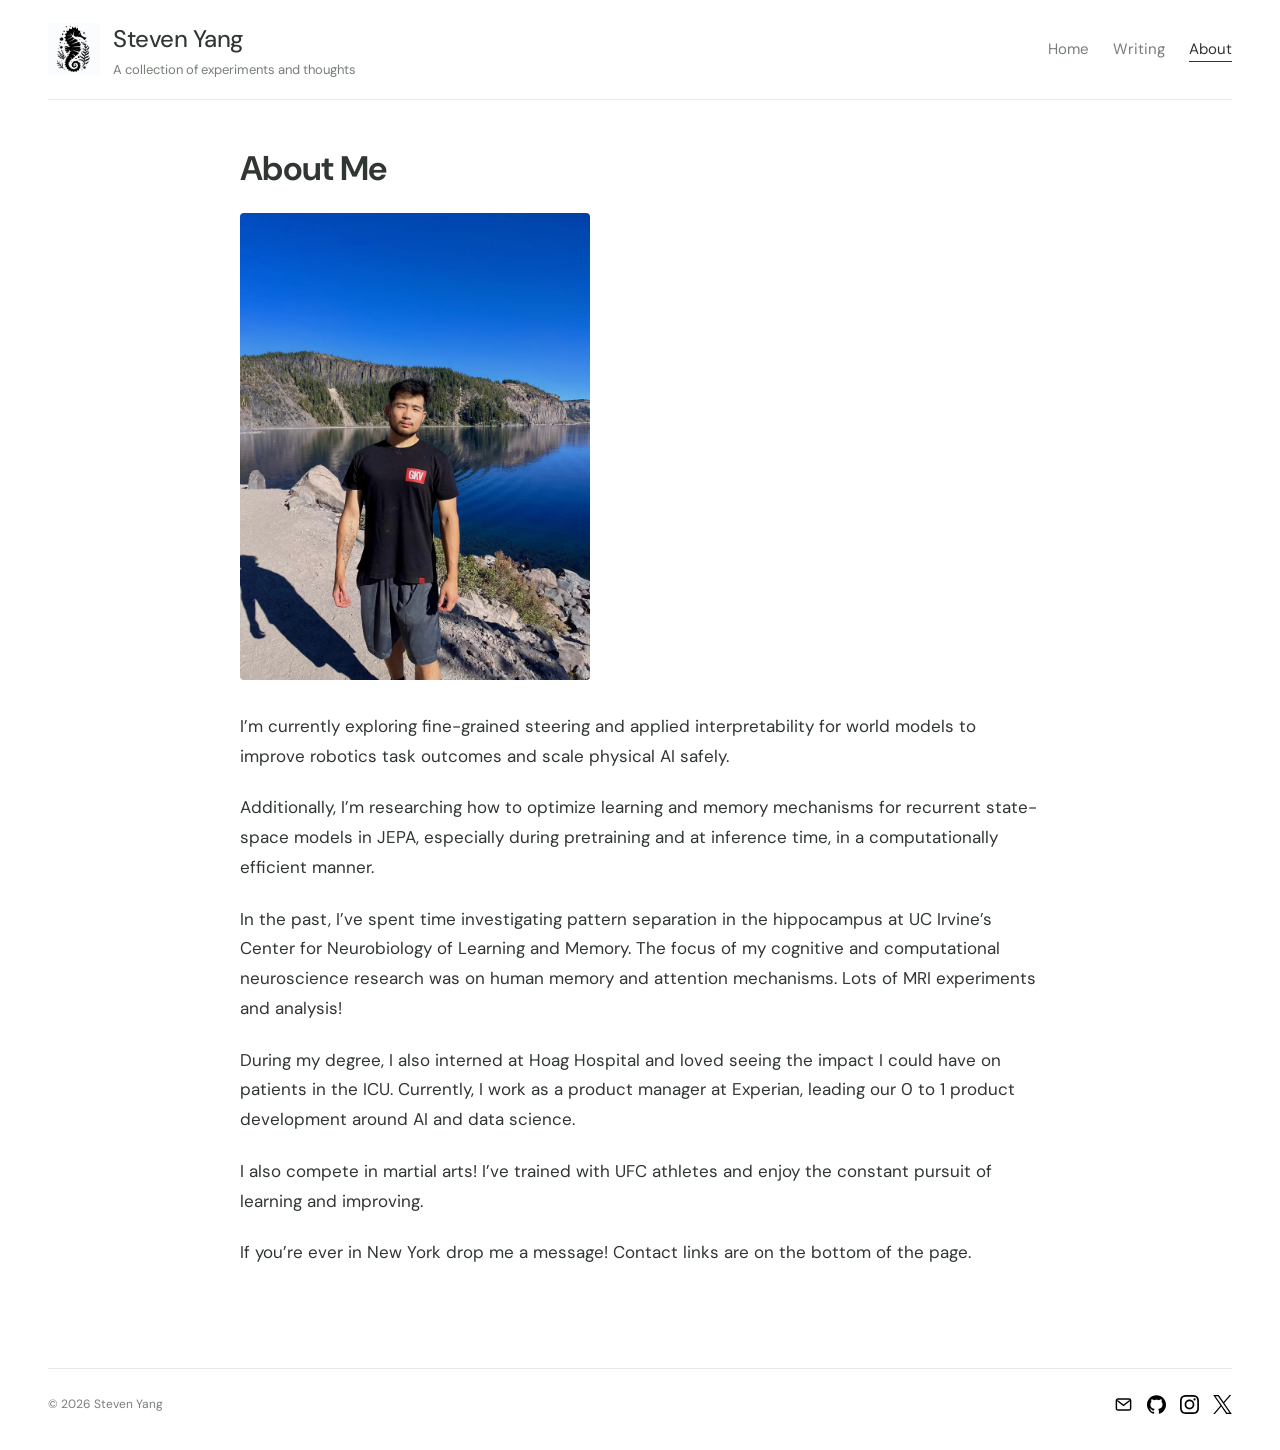
==== commit ecc40012: "About: current research paragraph rewritten (fine-grained steering and applied interpretability for " ====
--- a/about/index.html
+++ b/about/index.html
@@ -1 +1 @@
-<!doctype html><html lang="en"><head><meta charset="utf-8"><meta name="viewport" content="width=device-width,initial-scale=1"><title>About Me — Steven Yang</title><meta name="description" content="Steven Yang works on applied interpretability for world models and physical AI."><link rel="canonical" href="https://stevenybuilder.github.io/about/"><meta property="og:type" content="website"><meta property="og:title" content="About Me"><meta property="og:description" content="Steven Yang works on applied interpretability for world models and physical AI."><meta property="og:url" content="https://stevenybuilder.github.io/about/"><meta property="og:image" content="https://stevenybuilder.github.io/assets/media/position-dose.png"><meta name="twitter:card" content="summary_large_image"><link rel="icon" href="/assets/favicon.svg" type="image/svg+xml"><link rel="alternate" type="application/rss+xml" title="Steven Yang — Research notes" href="/feed.xml"><link rel="stylesheet" href="/assets/site.css?v=a9a088f5e0"><script defer src="/assets/site.js?v=a38ef2e015"></script></head><body><a class="skip" href="#main">Skip to content</a><header class="site-header"><a class="brand" href="/"><span class="brand-mark" aria-hidden="true"><img src="/assets/hippocampus.webp" alt=""></span><span>Steven Yang<span class="brand-sub">A collection of experiments and thoughts</span></span></a><nav class="site-nav" aria-label="Main navigation"><a href="/" >Home</a><a href="/writing/" >Writing</a><a href="/about/" aria-current="page">About</a></nav></header><main id="main" class="simple-page"><h1>About Me</h1><img class="about-photo" src="/assets/media/about-steven-yang-8937.webp" width="900" height="1200" alt="Steven Yang standing beside a mountain lake"><p>I’m going after applied interpretability for world models because of the real world consequences of physical AI systems.</p><p>I’m currently exploring fine grained steering methods to improve robotics task outcomes off frozen JEPA models. I'm also researching how learning mechanisms behind self supervised video models can be optimized during pretraining.</p><p>In the past, I’ve spent time investigating pattern separation in the hippocampus at UC Irvine’s Center for Neurobiology of Learning and Memory. The focus of my cognitive and computational neuroscience research was on human memory and attention mechanisms. Lots of MRI experiments and analysis!</p><p>During my degree, I also interned at Hoag Hospital and loved seeing the impact I could have on patients in the ICU. Currently, I work as a product manager at Experian, leading our 0 to 1 product development around AI and data science.</p><p>I also compete in martial arts! I’ve trained with UFC athletes and enjoy the constant pursuit of learning and improving.</p><p>If you’re ever in New York drop me a message! Contact links are on the bottom of the page.</p></main><footer class="site-footer"><span>© 2026 Steven Yang</span><span class="social-links"><a href="mailto:stevenybusiness@gmail.com" aria-label="Email Steven Yang"><img src="/assets/icons/email.svg" alt=""></a><a href="https://github.com/stevenybuilder" aria-label="GitHub"><img src="/assets/icons/github.svg" alt=""></a><a href="https://www.instagram.com/stevenbearyang/" aria-label="Instagram"><img src="/assets/icons/instagram.svg" alt=""></a><a href="https://x.com/stevenytechs" aria-label="X"><img src="/assets/icons/x.svg" alt=""></a></span></footer></body></html>+<!doctype html><html lang="en"><head><meta charset="utf-8"><meta name="viewport" content="width=device-width,initial-scale=1"><title>About Me — Steven Yang</title><meta name="description" content="Steven Yang works on applied interpretability for world models and physical AI."><link rel="canonical" href="https://stevenybuilder.github.io/about/"><meta property="og:type" content="website"><meta property="og:title" content="About Me"><meta property="og:description" content="Steven Yang works on applied interpretability for world models and physical AI."><meta property="og:url" content="https://stevenybuilder.github.io/about/"><meta property="og:image" content="https://stevenybuilder.github.io/assets/media/position-dose.png"><meta name="twitter:card" content="summary_large_image"><link rel="icon" href="/assets/favicon.svg" type="image/svg+xml"><link rel="alternate" type="application/rss+xml" title="Steven Yang — Research notes" href="/feed.xml"><link rel="stylesheet" href="/assets/site.css?v=a9a088f5e0"><script defer src="/assets/site.js?v=a38ef2e015"></script></head><body><a class="skip" href="#main">Skip to content</a><header class="site-header"><a class="brand" href="/"><span class="brand-mark" aria-hidden="true"><img src="/assets/hippocampus.webp" alt=""></span><span>Steven Yang<span class="brand-sub">A collection of experiments and thoughts</span></span></a><nav class="site-nav" aria-label="Main navigation"><a href="/" >Home</a><a href="/writing/" >Writing</a><a href="/about/" aria-current="page">About</a></nav></header><main id="main" class="simple-page"><h1>About Me</h1><img class="about-photo" src="/assets/media/about-steven-yang-8937.webp" width="900" height="1200" alt="Steven Yang standing beside a mountain lake"><p>I’m currently exploring fine-grained steering and applied interpretability for world models to improve robotics task outcomes and scale physical AI safely.</p><p>Additionally, I’m researching how to optimize learning and memory mechanisms for recurrent state-space models in JEPA, especially during pretraining and at inference time, in a computationally efficient manner.</p><p>In the past, I’ve spent time investigating pattern separation in the hippocampus at UC Irvine’s Center for Neurobiology of Learning and Memory. The focus of my cognitive and computational neuroscience research was on human memory and attention mechanisms. Lots of MRI experiments and analysis!</p><p>During my degree, I also interned at Hoag Hospital and loved seeing the impact I could have on patients in the ICU. Currently, I work as a product manager at Experian, leading our 0 to 1 product development around AI and data science.</p><p>I also compete in martial arts! I’ve trained with UFC athletes and enjoy the constant pursuit of learning and improving.</p><p>If you’re ever in New York drop me a message! Contact links are on the bottom of the page.</p></main><footer class="site-footer"><span>© 2026 Steven Yang</span><span class="social-links"><a href="mailto:stevenybusiness@gmail.com" aria-label="Email Steven Yang"><img src="/assets/icons/email.svg" alt=""></a><a href="https://github.com/stevenybuilder" aria-label="GitHub"><img src="/assets/icons/github.svg" alt=""></a><a href="https://www.instagram.com/stevenbearyang/" aria-label="Instagram"><img src="/assets/icons/instagram.svg" alt=""></a><a href="https://x.com/stevenytechs" aria-label="X"><img src="/assets/icons/x.svg" alt=""></a></span></footer></body></html>
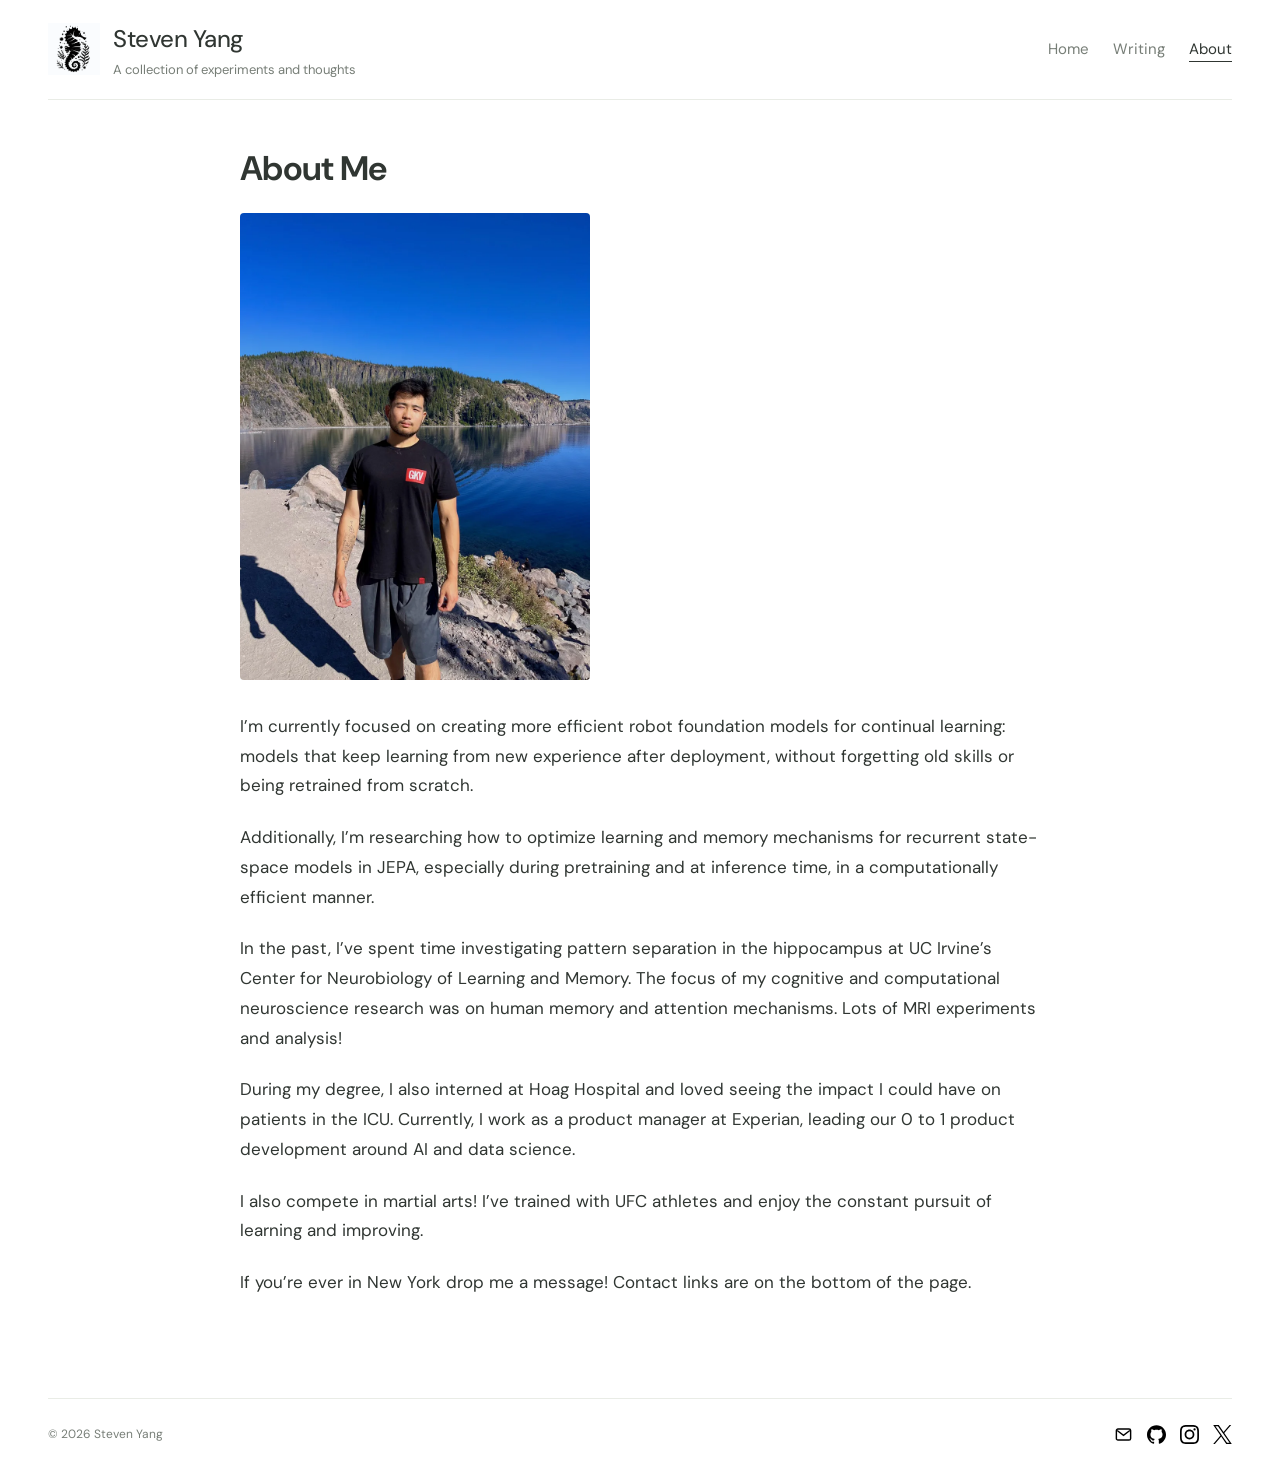
==== commit fe1971fc: "About: refocus research on efficient robot foundation models for continual learning Removes the appl" ====
--- a/about/index.html
+++ b/about/index.html
@@ -1 +1 @@
-<!doctype html><html lang="en"><head><meta charset="utf-8"><meta name="viewport" content="width=device-width,initial-scale=1"><title>About Me — Steven Yang</title><meta name="description" content="Steven Yang works on applied interpretability for world models and physical AI."><link rel="canonical" href="https://stevenybuilder.github.io/about/"><meta property="og:type" content="website"><meta property="og:title" content="About Me"><meta property="og:description" content="Steven Yang works on applied interpretability for world models and physical AI."><meta property="og:url" content="https://stevenybuilder.github.io/about/"><meta property="og:image" content="https://stevenybuilder.github.io/assets/media/position-dose.png"><meta name="twitter:card" content="summary_large_image"><link rel="icon" href="/assets/favicon.svg" type="image/svg+xml"><link rel="alternate" type="application/rss+xml" title="Steven Yang — Research notes" href="/feed.xml"><link rel="stylesheet" href="/assets/site.css?v=a9a088f5e0"><script defer src="/assets/site.js?v=a38ef2e015"></script></head><body><a class="skip" href="#main">Skip to content</a><header class="site-header"><a class="brand" href="/"><span class="brand-mark" aria-hidden="true"><img src="/assets/hippocampus.webp" alt=""></span><span>Steven Yang<span class="brand-sub">A collection of experiments and thoughts</span></span></a><nav class="site-nav" aria-label="Main navigation"><a href="/" >Home</a><a href="/writing/" >Writing</a><a href="/about/" aria-current="page">About</a></nav></header><main id="main" class="simple-page"><h1>About Me</h1><img class="about-photo" src="/assets/media/about-steven-yang-8937.webp" width="900" height="1200" alt="Steven Yang standing beside a mountain lake"><p>I’m currently exploring fine-grained steering and applied interpretability for world models to improve robotics task outcomes and scale physical AI safely.</p><p>Additionally, I’m researching how to optimize learning and memory mechanisms for recurrent state-space models in JEPA, especially during pretraining and at inference time, in a computationally efficient manner.</p><p>In the past, I’ve spent time investigating pattern separation in the hippocampus at UC Irvine’s Center for Neurobiology of Learning and Memory. The focus of my cognitive and computational neuroscience research was on human memory and attention mechanisms. Lots of MRI experiments and analysis!</p><p>During my degree, I also interned at Hoag Hospital and loved seeing the impact I could have on patients in the ICU. Currently, I work as a product manager at Experian, leading our 0 to 1 product development around AI and data science.</p><p>I also compete in martial arts! I’ve trained with UFC athletes and enjoy the constant pursuit of learning and improving.</p><p>If you’re ever in New York drop me a message! Contact links are on the bottom of the page.</p></main><footer class="site-footer"><span>© 2026 Steven Yang</span><span class="social-links"><a href="mailto:stevenybusiness@gmail.com" aria-label="Email Steven Yang"><img src="/assets/icons/email.svg" alt=""></a><a href="https://github.com/stevenybuilder" aria-label="GitHub"><img src="/assets/icons/github.svg" alt=""></a><a href="https://www.instagram.com/stevenbearyang/" aria-label="Instagram"><img src="/assets/icons/instagram.svg" alt=""></a><a href="https://x.com/stevenytechs" aria-label="X"><img src="/assets/icons/x.svg" alt=""></a></span></footer></body></html>+<!doctype html><html lang="en"><head><meta charset="utf-8"><meta name="viewport" content="width=device-width,initial-scale=1"><title>About Me — Steven Yang</title><meta name="description" content="Steven Yang works on efficient robot foundation models for continual learning."><link rel="canonical" href="https://stevenybuilder.github.io/about/"><meta property="og:type" content="website"><meta property="og:title" content="About Me"><meta property="og:description" content="Steven Yang works on efficient robot foundation models for continual learning."><meta property="og:url" content="https://stevenybuilder.github.io/about/"><meta property="og:image" content="https://stevenybuilder.github.io/assets/media/position-dose.png"><meta name="twitter:card" content="summary_large_image"><link rel="icon" href="/assets/favicon.svg" type="image/svg+xml"><link rel="alternate" type="application/rss+xml" title="Steven Yang — Research notes" href="/feed.xml"><link rel="stylesheet" href="/assets/site.css?v=a9a088f5e0"><script defer src="/assets/site.js?v=a38ef2e015"></script></head><body><a class="skip" href="#main">Skip to content</a><header class="site-header"><a class="brand" href="/"><span class="brand-mark" aria-hidden="true"><img src="/assets/hippocampus.webp" alt=""></span><span>Steven Yang<span class="brand-sub">A collection of experiments and thoughts</span></span></a><nav class="site-nav" aria-label="Main navigation"><a href="/" >Home</a><a href="/writing/" >Writing</a><a href="/about/" aria-current="page">About</a></nav></header><main id="main" class="simple-page"><h1>About Me</h1><img class="about-photo" src="/assets/media/about-steven-yang-8937.webp" width="900" height="1200" alt="Steven Yang standing beside a mountain lake"><p>I’m currently focused on creating more efficient robot foundation models for continual learning: models that keep learning from new experience after deployment, without forgetting old skills or being retrained from scratch.</p><p>Additionally, I’m researching how to optimize learning and memory mechanisms for recurrent state-space models in JEPA, especially during pretraining and at inference time, in a computationally efficient manner.</p><p>In the past, I’ve spent time investigating pattern separation in the hippocampus at UC Irvine’s Center for Neurobiology of Learning and Memory. The focus of my cognitive and computational neuroscience research was on human memory and attention mechanisms. Lots of MRI experiments and analysis!</p><p>During my degree, I also interned at Hoag Hospital and loved seeing the impact I could have on patients in the ICU. Currently, I work as a product manager at Experian, leading our 0 to 1 product development around AI and data science.</p><p>I also compete in martial arts! I’ve trained with UFC athletes and enjoy the constant pursuit of learning and improving.</p><p>If you’re ever in New York drop me a message! Contact links are on the bottom of the page.</p></main><footer class="site-footer"><span>© 2026 Steven Yang</span><span class="social-links"><a href="mailto:stevenybusiness@gmail.com" aria-label="Email Steven Yang"><img src="/assets/icons/email.svg" alt=""></a><a href="https://github.com/stevenybuilder" aria-label="GitHub"><img src="/assets/icons/github.svg" alt=""></a><a href="https://www.instagram.com/stevenbearyang/" aria-label="Instagram"><img src="/assets/icons/instagram.svg" alt=""></a><a href="https://x.com/stevenytechs" aria-label="X"><img src="/assets/icons/x.svg" alt=""></a></span></footer></body></html>
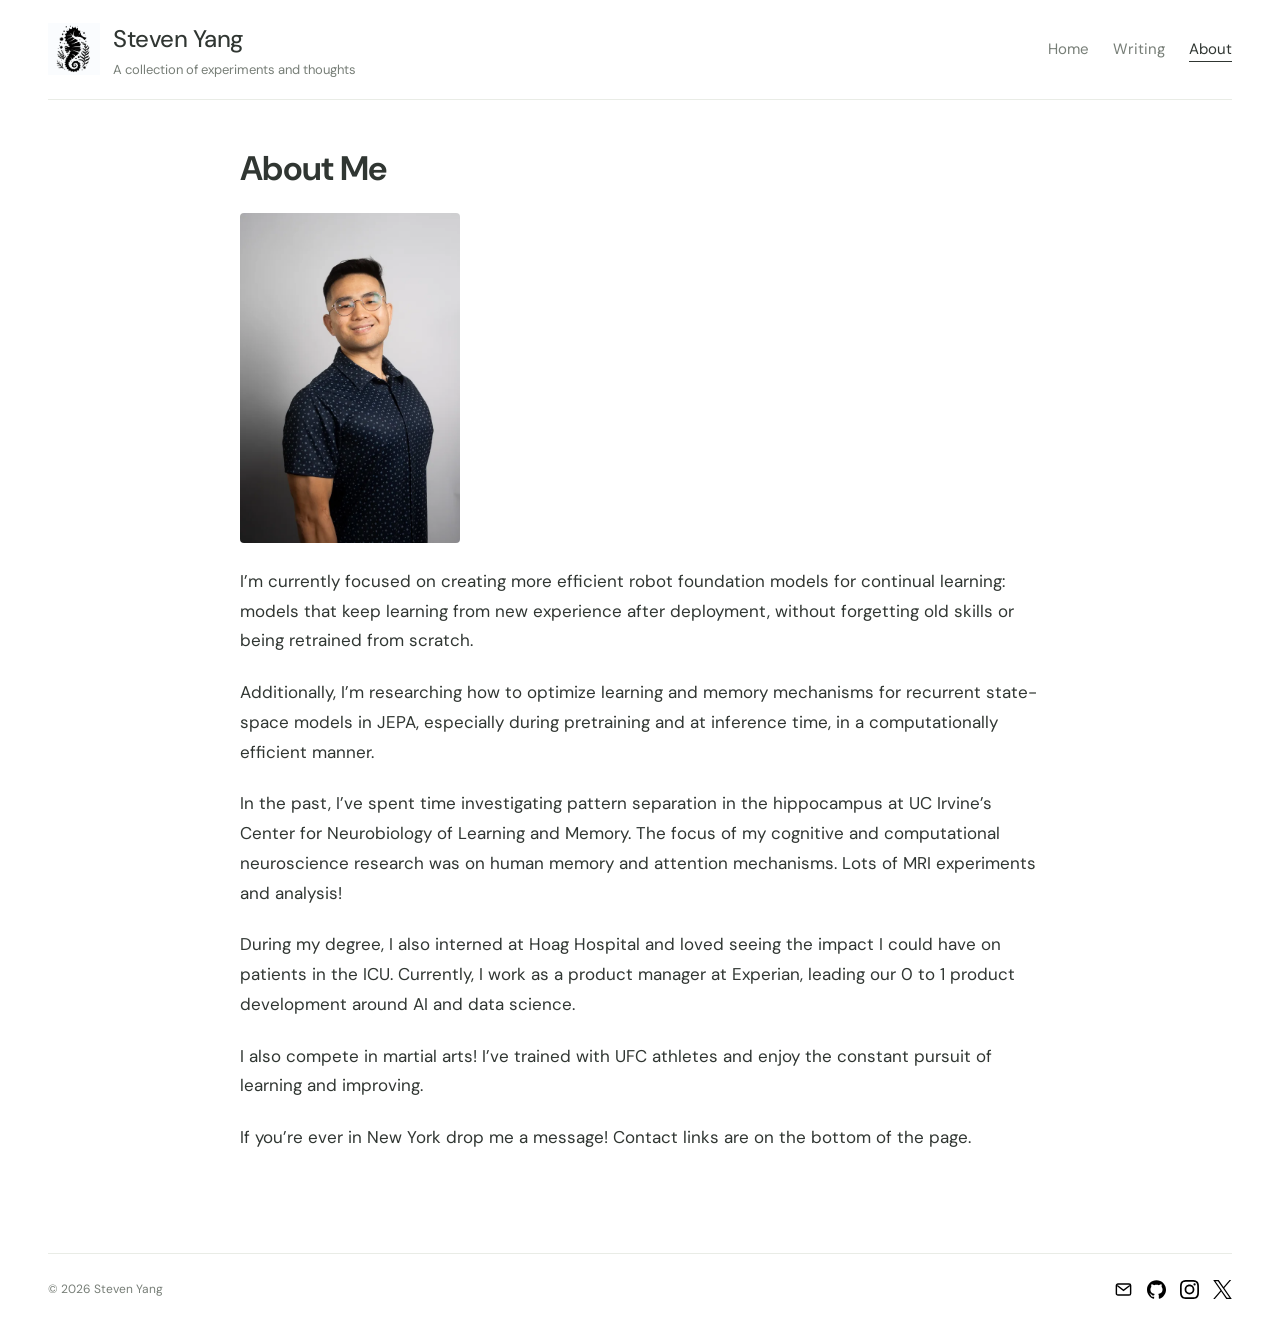
==== commit 0a41a521: "About: swap photo for October 2025 headshot and shrink it New 600x899 WebP (metadata stripped), old " ====
--- a/about/index.html
+++ b/about/index.html
@@ -1 +1 @@
-<!doctype html><html lang="en"><head><meta charset="utf-8"><meta name="viewport" content="width=device-width,initial-scale=1"><title>About Me — Steven Yang</title><meta name="description" content="Steven Yang works on efficient robot foundation models for continual learning."><link rel="canonical" href="https://stevenybuilder.github.io/about/"><meta property="og:type" content="website"><meta property="og:title" content="About Me"><meta property="og:description" content="Steven Yang works on efficient robot foundation models for continual learning."><meta property="og:url" content="https://stevenybuilder.github.io/about/"><meta property="og:image" content="https://stevenybuilder.github.io/assets/media/position-dose.png"><meta name="twitter:card" content="summary_large_image"><link rel="icon" href="/assets/favicon.svg" type="image/svg+xml"><link rel="alternate" type="application/rss+xml" title="Steven Yang — Research notes" href="/feed.xml"><link rel="stylesheet" href="/assets/site.css?v=a9a088f5e0"><script defer src="/assets/site.js?v=a38ef2e015"></script></head><body><a class="skip" href="#main">Skip to content</a><header class="site-header"><a class="brand" href="/"><span class="brand-mark" aria-hidden="true"><img src="/assets/hippocampus.webp" alt=""></span><span>Steven Yang<span class="brand-sub">A collection of experiments and thoughts</span></span></a><nav class="site-nav" aria-label="Main navigation"><a href="/" >Home</a><a href="/writing/" >Writing</a><a href="/about/" aria-current="page">About</a></nav></header><main id="main" class="simple-page"><h1>About Me</h1><img class="about-photo" src="/assets/media/about-steven-yang-8937.webp" width="900" height="1200" alt="Steven Yang standing beside a mountain lake"><p>I’m currently focused on creating more efficient robot foundation models for continual learning: models that keep learning from new experience after deployment, without forgetting old skills or being retrained from scratch.</p><p>Additionally, I’m researching how to optimize learning and memory mechanisms for recurrent state-space models in JEPA, especially during pretraining and at inference time, in a computationally efficient manner.</p><p>In the past, I’ve spent time investigating pattern separation in the hippocampus at UC Irvine’s Center for Neurobiology of Learning and Memory. The focus of my cognitive and computational neuroscience research was on human memory and attention mechanisms. Lots of MRI experiments and analysis!</p><p>During my degree, I also interned at Hoag Hospital and loved seeing the impact I could have on patients in the ICU. Currently, I work as a product manager at Experian, leading our 0 to 1 product development around AI and data science.</p><p>I also compete in martial arts! I’ve trained with UFC athletes and enjoy the constant pursuit of learning and improving.</p><p>If you’re ever in New York drop me a message! Contact links are on the bottom of the page.</p></main><footer class="site-footer"><span>© 2026 Steven Yang</span><span class="social-links"><a href="mailto:stevenybusiness@gmail.com" aria-label="Email Steven Yang"><img src="/assets/icons/email.svg" alt=""></a><a href="https://github.com/stevenybuilder" aria-label="GitHub"><img src="/assets/icons/github.svg" alt=""></a><a href="https://www.instagram.com/stevenbearyang/" aria-label="Instagram"><img src="/assets/icons/instagram.svg" alt=""></a><a href="https://x.com/stevenytechs" aria-label="X"><img src="/assets/icons/x.svg" alt=""></a></span></footer></body></html>+<!doctype html><html lang="en"><head><meta charset="utf-8"><meta name="viewport" content="width=device-width,initial-scale=1"><title>About Me — Steven Yang</title><meta name="description" content="Steven Yang works on efficient robot foundation models for continual learning."><link rel="canonical" href="https://stevenybuilder.github.io/about/"><meta property="og:type" content="website"><meta property="og:title" content="About Me"><meta property="og:description" content="Steven Yang works on efficient robot foundation models for continual learning."><meta property="og:url" content="https://stevenybuilder.github.io/about/"><meta property="og:image" content="https://stevenybuilder.github.io/assets/media/position-dose.png"><meta name="twitter:card" content="summary_large_image"><link rel="icon" href="/assets/favicon.svg" type="image/svg+xml"><link rel="alternate" type="application/rss+xml" title="Steven Yang — Research notes" href="/feed.xml"><link rel="stylesheet" href="/assets/site.css?v=d6d60fca23"><script defer src="/assets/site.js?v=a38ef2e015"></script></head><body><a class="skip" href="#main">Skip to content</a><header class="site-header"><a class="brand" href="/"><span class="brand-mark" aria-hidden="true"><img src="/assets/hippocampus.webp" alt=""></span><span>Steven Yang<span class="brand-sub">A collection of experiments and thoughts</span></span></a><nav class="site-nav" aria-label="Main navigation"><a href="/" >Home</a><a href="/writing/" >Writing</a><a href="/about/" aria-current="page">About</a></nav></header><main id="main" class="simple-page"><h1>About Me</h1><img class="about-photo" src="/assets/media/about-steven-yang-headshot.webp" width="600" height="899" alt="Portrait of Steven Yang"><p>I’m currently focused on creating more efficient robot foundation models for continual learning: models that keep learning from new experience after deployment, without forgetting old skills or being retrained from scratch.</p><p>Additionally, I’m researching how to optimize learning and memory mechanisms for recurrent state-space models in JEPA, especially during pretraining and at inference time, in a computationally efficient manner.</p><p>In the past, I’ve spent time investigating pattern separation in the hippocampus at UC Irvine’s Center for Neurobiology of Learning and Memory. The focus of my cognitive and computational neuroscience research was on human memory and attention mechanisms. Lots of MRI experiments and analysis!</p><p>During my degree, I also interned at Hoag Hospital and loved seeing the impact I could have on patients in the ICU. Currently, I work as a product manager at Experian, leading our 0 to 1 product development around AI and data science.</p><p>I also compete in martial arts! I’ve trained with UFC athletes and enjoy the constant pursuit of learning and improving.</p><p>If you’re ever in New York drop me a message! Contact links are on the bottom of the page.</p></main><footer class="site-footer"><span>© 2026 Steven Yang</span><span class="social-links"><a href="mailto:stevenybusiness@gmail.com" aria-label="Email Steven Yang"><img src="/assets/icons/email.svg" alt=""></a><a href="https://github.com/stevenybuilder" aria-label="GitHub"><img src="/assets/icons/github.svg" alt=""></a><a href="https://www.instagram.com/stevenbearyang/" aria-label="Instagram"><img src="/assets/icons/instagram.svg" alt=""></a><a href="https://x.com/stevenytechs" aria-label="X"><img src="/assets/icons/x.svg" alt=""></a></span></footer></body></html>
--- a/assets/site.css
+++ b/assets/site.css
@@ -106,4 +106,4 @@
 .mobile-toc{display:none}
 }
 .social-links{display:inline-flex;gap:14px;align-items:center;flex-wrap:wrap}.social-links a{color:inherit;text-decoration:none;display:inline-flex}.social-links a:hover,.social-links a:focus-visible{opacity:.65}.social-links img{width:19px;height:19px;display:block}.brand-mark{width:52px;height:52px;border:0;border-radius:0;transform:none}.brand-mark img{width:100%;height:100%;object-fit:cover;border-radius:0;display:block}
-.about-photo{width:min(100%,350px);height:auto;margin:0 0 32px;border-radius:4px}
+.about-photo{width:min(100%,220px);height:auto;margin:0 0 24px;border-radius:4px}
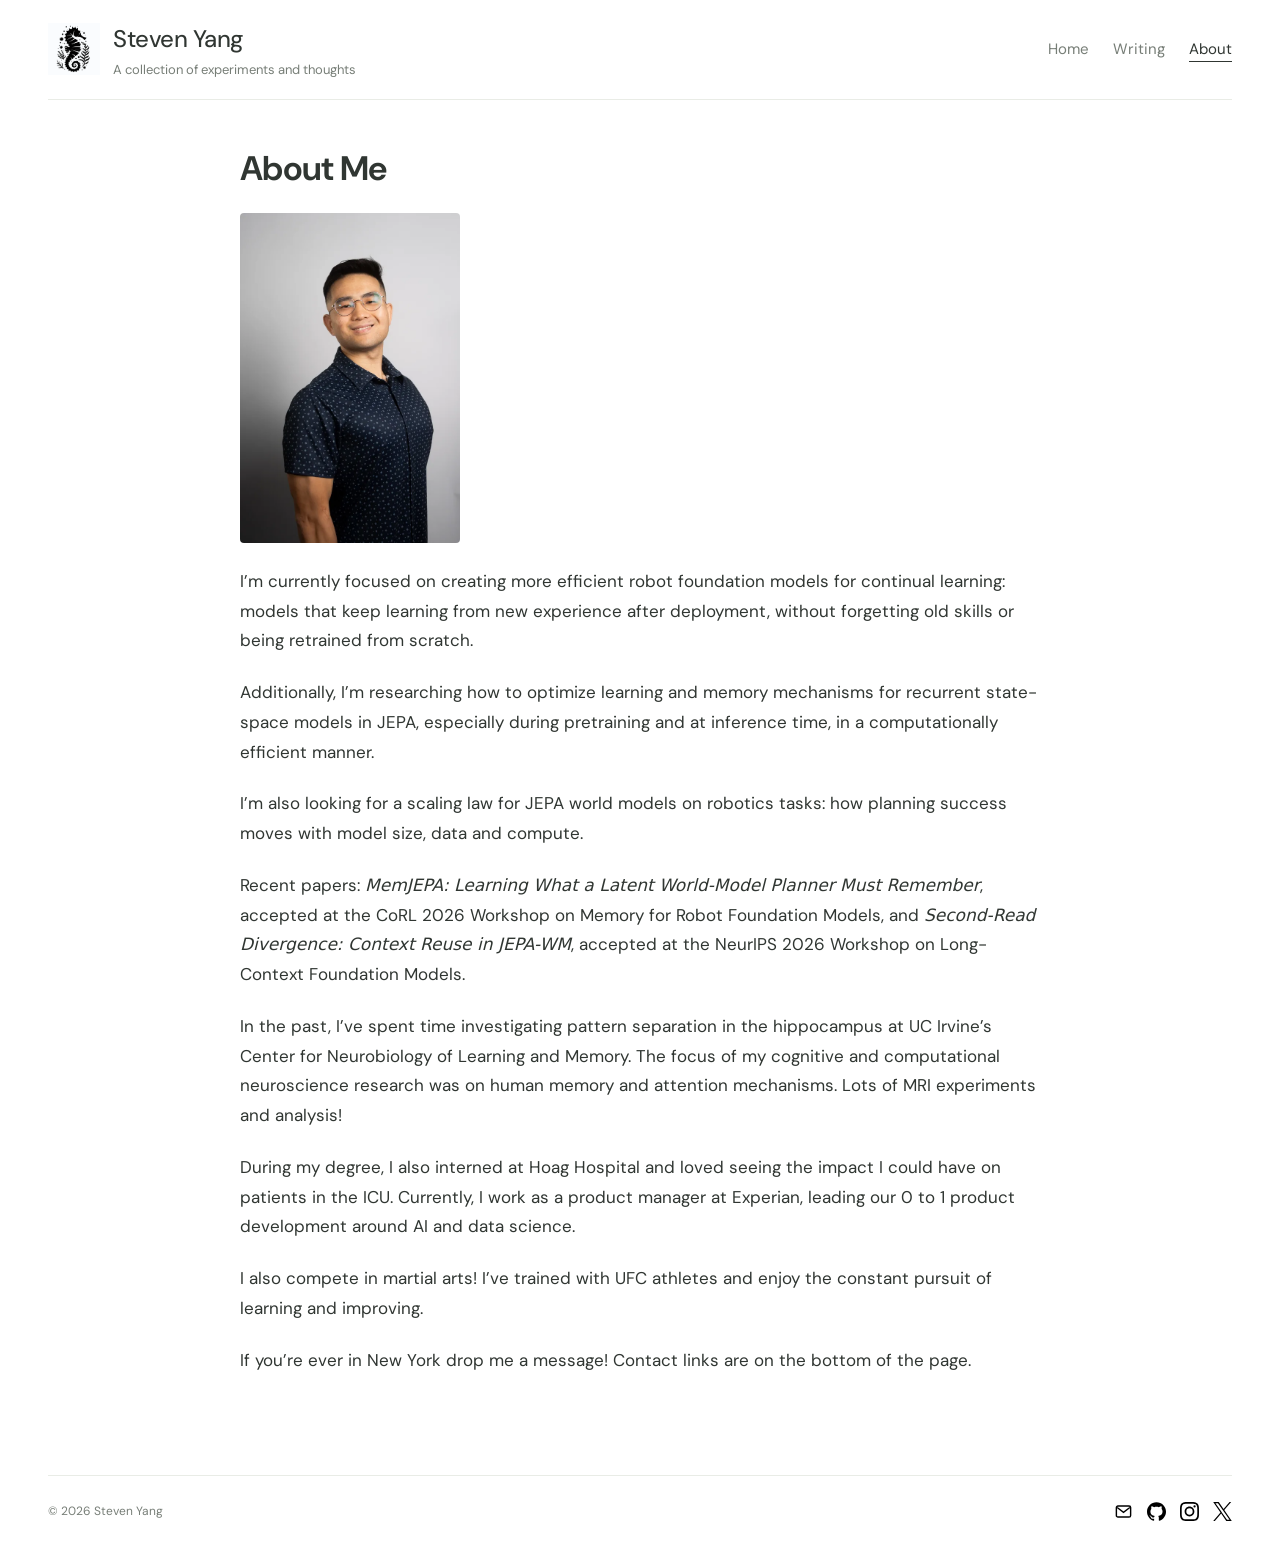
==== commit d0a1664a: "About: JEPA scaling-law direction and recent papers (CoRL 2026 Memory workshop, NeurIPS 2026 LCFM) C" ====
--- a/about/index.html
+++ b/about/index.html
@@ -1 +1 @@
-<!doctype html><html lang="en"><head><meta charset="utf-8"><meta name="viewport" content="width=device-width,initial-scale=1"><title>About Me — Steven Yang</title><meta name="description" content="Steven Yang works on efficient robot foundation models for continual learning."><link rel="canonical" href="https://stevenybuilder.github.io/about/"><meta property="og:type" content="website"><meta property="og:title" content="About Me"><meta property="og:description" content="Steven Yang works on efficient robot foundation models for continual learning."><meta property="og:url" content="https://stevenybuilder.github.io/about/"><meta property="og:image" content="https://stevenybuilder.github.io/assets/media/position-dose.png"><meta name="twitter:card" content="summary_large_image"><link rel="icon" href="/assets/favicon.svg" type="image/svg+xml"><link rel="alternate" type="application/rss+xml" title="Steven Yang — Research notes" href="/feed.xml"><link rel="stylesheet" href="/assets/site.css?v=d6d60fca23"><script defer src="/assets/site.js?v=a38ef2e015"></script></head><body><a class="skip" href="#main">Skip to content</a><header class="site-header"><a class="brand" href="/"><span class="brand-mark" aria-hidden="true"><img src="/assets/hippocampus.webp" alt=""></span><span>Steven Yang<span class="brand-sub">A collection of experiments and thoughts</span></span></a><nav class="site-nav" aria-label="Main navigation"><a href="/" >Home</a><a href="/writing/" >Writing</a><a href="/about/" aria-current="page">About</a></nav></header><main id="main" class="simple-page"><h1>About Me</h1><img class="about-photo" src="/assets/media/about-steven-yang-headshot.webp" width="600" height="899" alt="Portrait of Steven Yang"><p>I’m currently focused on creating more efficient robot foundation models for continual learning: models that keep learning from new experience after deployment, without forgetting old skills or being retrained from scratch.</p><p>Additionally, I’m researching how to optimize learning and memory mechanisms for recurrent state-space models in JEPA, especially during pretraining and at inference time, in a computationally efficient manner.</p><p>In the past, I’ve spent time investigating pattern separation in the hippocampus at UC Irvine’s Center for Neurobiology of Learning and Memory. The focus of my cognitive and computational neuroscience research was on human memory and attention mechanisms. Lots of MRI experiments and analysis!</p><p>During my degree, I also interned at Hoag Hospital and loved seeing the impact I could have on patients in the ICU. Currently, I work as a product manager at Experian, leading our 0 to 1 product development around AI and data science.</p><p>I also compete in martial arts! I’ve trained with UFC athletes and enjoy the constant pursuit of learning and improving.</p><p>If you’re ever in New York drop me a message! Contact links are on the bottom of the page.</p></main><footer class="site-footer"><span>© 2026 Steven Yang</span><span class="social-links"><a href="mailto:stevenybusiness@gmail.com" aria-label="Email Steven Yang"><img src="/assets/icons/email.svg" alt=""></a><a href="https://github.com/stevenybuilder" aria-label="GitHub"><img src="/assets/icons/github.svg" alt=""></a><a href="https://www.instagram.com/stevenbearyang/" aria-label="Instagram"><img src="/assets/icons/instagram.svg" alt=""></a><a href="https://x.com/stevenytechs" aria-label="X"><img src="/assets/icons/x.svg" alt=""></a></span></footer></body></html>+<!doctype html><html lang="en"><head><meta charset="utf-8"><meta name="viewport" content="width=device-width,initial-scale=1"><title>About Me — Steven Yang</title><meta name="description" content="Steven Yang works on efficient robot foundation models for continual learning."><link rel="canonical" href="https://stevenybuilder.github.io/about/"><meta property="og:type" content="website"><meta property="og:title" content="About Me"><meta property="og:description" content="Steven Yang works on efficient robot foundation models for continual learning."><meta property="og:url" content="https://stevenybuilder.github.io/about/"><meta property="og:image" content="https://stevenybuilder.github.io/assets/media/position-dose.png"><meta name="twitter:card" content="summary_large_image"><link rel="icon" href="/assets/favicon.svg" type="image/svg+xml"><link rel="alternate" type="application/rss+xml" title="Steven Yang — Research notes" href="/feed.xml"><link rel="stylesheet" href="/assets/site.css?v=d6d60fca23"><script defer src="/assets/site.js?v=a38ef2e015"></script></head><body><a class="skip" href="#main">Skip to content</a><header class="site-header"><a class="brand" href="/"><span class="brand-mark" aria-hidden="true"><img src="/assets/hippocampus.webp" alt=""></span><span>Steven Yang<span class="brand-sub">A collection of experiments and thoughts</span></span></a><nav class="site-nav" aria-label="Main navigation"><a href="/" >Home</a><a href="/writing/" >Writing</a><a href="/about/" aria-current="page">About</a></nav></header><main id="main" class="simple-page"><h1>About Me</h1><img class="about-photo" src="/assets/media/about-steven-yang-headshot.webp" width="600" height="899" alt="Portrait of Steven Yang"><p>I’m currently focused on creating more efficient robot foundation models for continual learning: models that keep learning from new experience after deployment, without forgetting old skills or being retrained from scratch.</p><p>Additionally, I’m researching how to optimize learning and memory mechanisms for recurrent state-space models in JEPA, especially during pretraining and at inference time, in a computationally efficient manner.</p><p>I’m also looking for a scaling law for JEPA world models on robotics tasks: how planning success moves with model size, data and compute.</p><p>Recent papers: <em>MemJEPA: Learning What a Latent World-Model Planner Must Remember</em>, accepted at the CoRL 2026 Workshop on Memory for Robot Foundation Models, and <em>Second-Read Divergence: Context Reuse in JEPA-WM</em>, accepted at the NeurIPS 2026 Workshop on Long-Context Foundation Models.</p><p>In the past, I’ve spent time investigating pattern separation in the hippocampus at UC Irvine’s Center for Neurobiology of Learning and Memory. The focus of my cognitive and computational neuroscience research was on human memory and attention mechanisms. Lots of MRI experiments and analysis!</p><p>During my degree, I also interned at Hoag Hospital and loved seeing the impact I could have on patients in the ICU. Currently, I work as a product manager at Experian, leading our 0 to 1 product development around AI and data science.</p><p>I also compete in martial arts! I’ve trained with UFC athletes and enjoy the constant pursuit of learning and improving.</p><p>If you’re ever in New York drop me a message! Contact links are on the bottom of the page.</p></main><footer class="site-footer"><span>© 2026 Steven Yang</span><span class="social-links"><a href="mailto:stevenybusiness@gmail.com" aria-label="Email Steven Yang"><img src="/assets/icons/email.svg" alt=""></a><a href="https://github.com/stevenybuilder" aria-label="GitHub"><img src="/assets/icons/github.svg" alt=""></a><a href="https://www.instagram.com/stevenbearyang/" aria-label="Instagram"><img src="/assets/icons/instagram.svg" alt=""></a><a href="https://x.com/stevenytechs" aria-label="X"><img src="/assets/icons/x.svg" alt=""></a></span></footer></body></html>
